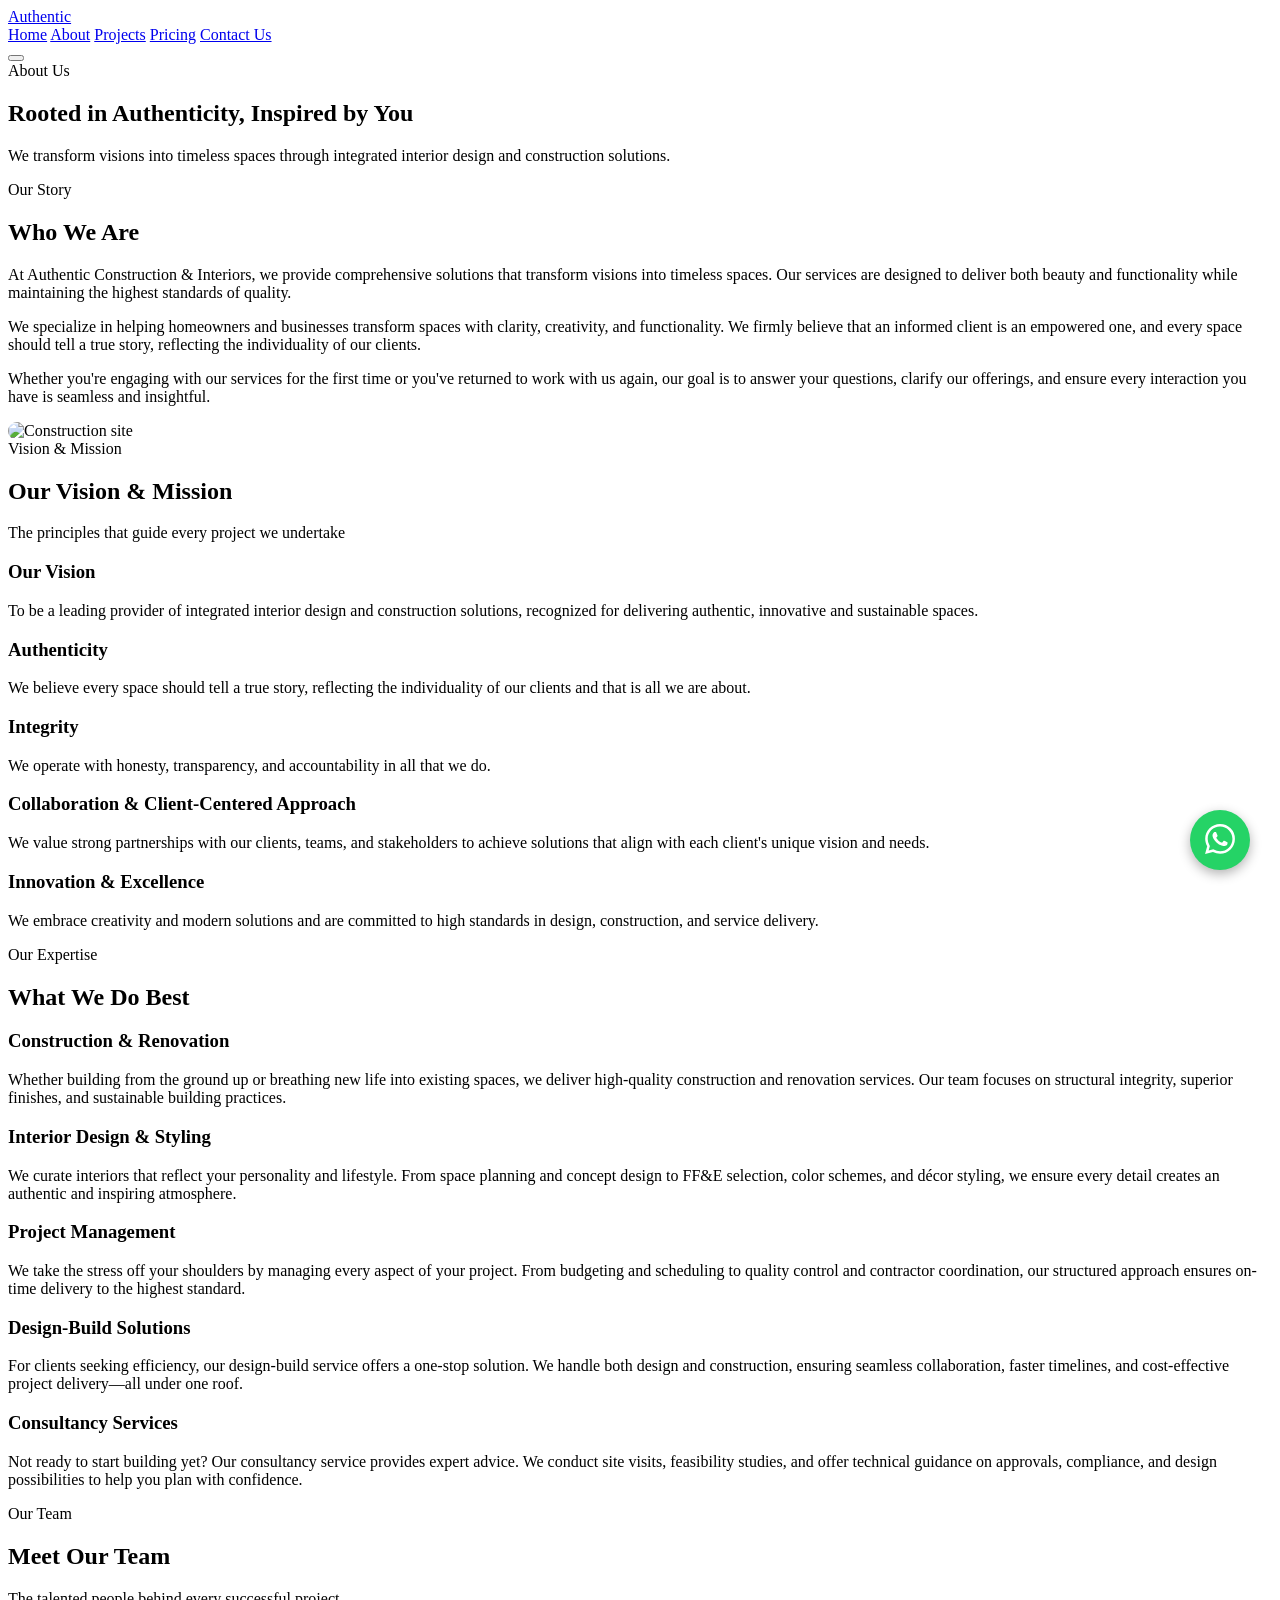
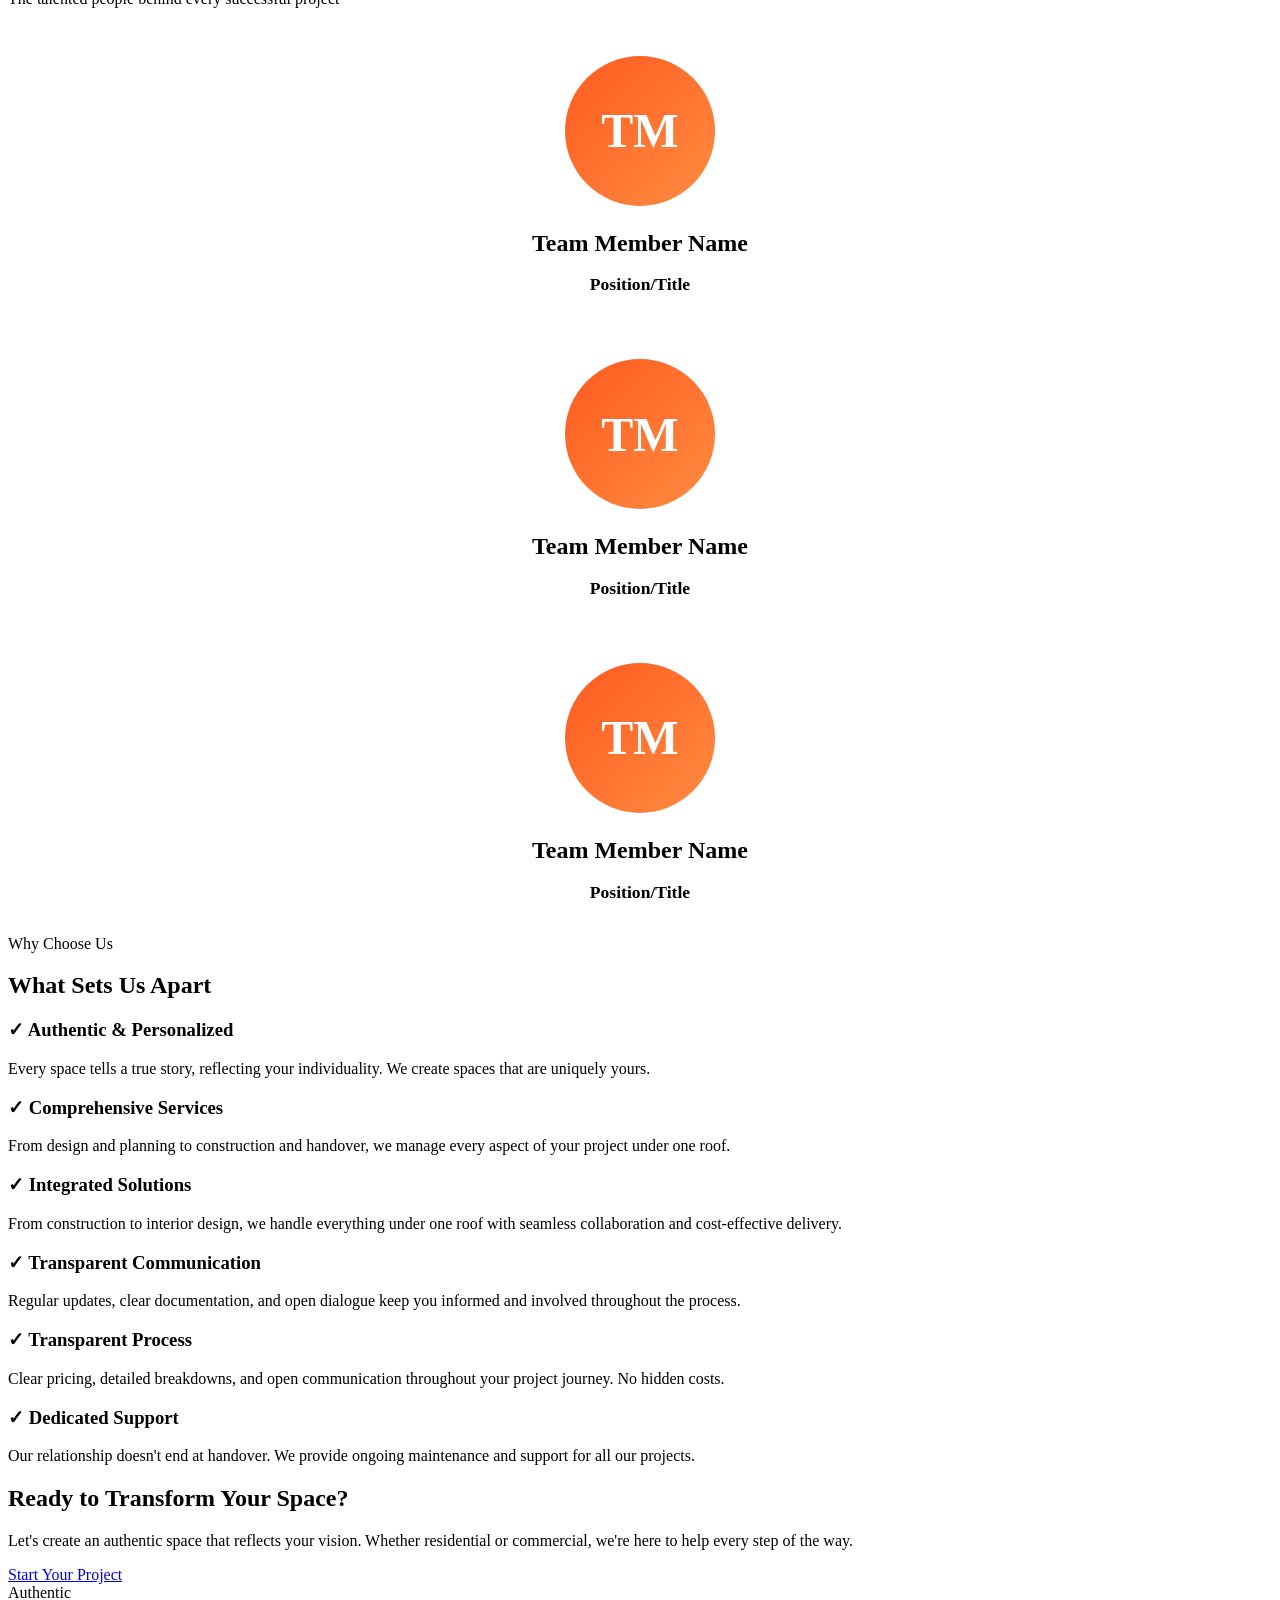
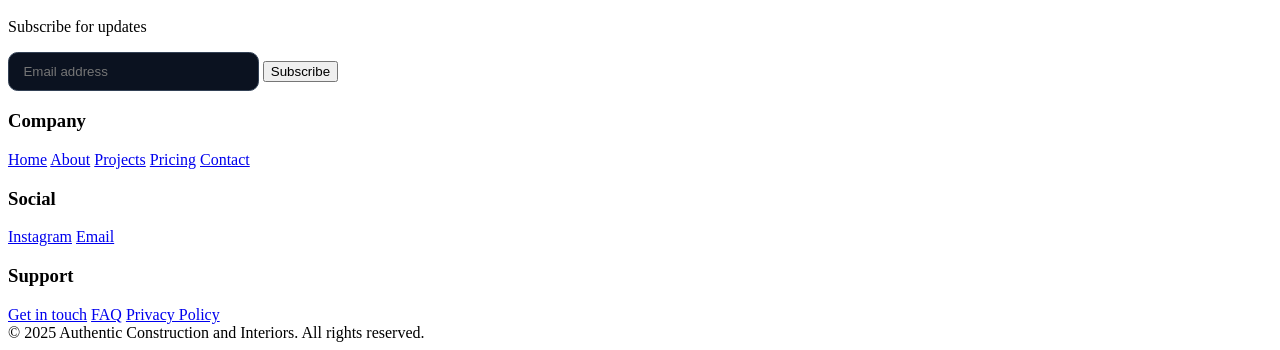
==== about.html @ 39c25774 "Updated project files structure" ====
<!DOCTYPE html>
<html lang="en">
  <head>
    <meta charset="utf-8" />
    <meta name="viewport" content="width=device-width, initial-scale=1" />
    <meta
      name="description"
      content="Learn about Authentic Construction and Interiors - delivering authentic, innovative and sustainable spaces. Our mission is to transform visions into timeless spaces."
    />
    <meta
      name="keywords"
      content="about Authentic, construction company, interior design, building expertise, construction values, Kenya contractors, Nairobi"
    />
    <meta name="author" content="Authentic Construction and Interiors" />
    <meta name="theme-color" content="#ff5a1f" />

    <!-- Open Graph / Facebook -->
    <meta property="og:type" content="website" />
    <meta
      property="og:url"
      content="https://authenticcompanies.com/about.html"
    />
    <meta
      property="og:title"
      content="About Us — Authentic Construction and Interiors"
    />
    <meta
      property="og:description"
      content="We specialize in helping homeowners and businesses transform spaces with clarity, creativity, and functionality. Learn about our vision and values."
    />
    <meta
      property="og:image"
      content="https://authenticcompanies.com/images/projects-background.jpg"
    />

    <!-- Twitter -->
    <meta property="twitter:card" content="summary_large_image" />
    <meta
      property="twitter:url"
      content="https://authenticcompanies.com/about.html"
    />
    <meta
      property="twitter:title"
      content="About Us — Authentic Construction and Interiors"
    />
    <meta
      property="twitter:description"
      content="We specialize in helping homeowners and businesses transform spaces with clarity, creativity, and functionality. Learn about our vision and values."
    />
    <meta
      property="twitter:image"
      content="https://authenticcompanies.com/images/projects-background.jpg"
    />

    <title>About Us — Authentic Construction and Interiors</title>
    <link rel="stylesheet" href="styles.css" />
    <link rel="canonical" href="https://authenticcompanies.com/about.html" />
  </head>
  <body>
    <header>
      <div class="container nav">
        <a class="brand" href="index.html"
          ><span class="dot"></span><span>Authentic</span></a
        >
        <nav class="links">
          <a href="index.html">Home</a>
          <a href="about.html">About</a>
          <a href="projects.html">Projects</a>
          <a href="pricing.html">Pricing</a>
          <a class="btn" href="contact.html">Contact Us</a>
        </nav>
        <button
          class="menu-btn"
          aria-label="Open Menu"
          aria-expanded="false"
          onclick="toggleMenu()"
        >
          <span></span>
          <span></span>
          <span></span>
        </button>
      </div>
      <div
        id="mobileMenu"
        class="container"
        style="display: none; padding-bottom: 0.75rem"
      >
        <div class="card" style="padding: 0.75rem">
          <a href="index.html" class="row"><span>Home</span></a>
          <a href="about.html" class="row"><span>About</span></a>
          <a href="projects.html" class="row"><span>Projects</span></a>
          <a href="pricing.html" class="row"><span>Pricing</span></a>
          <a href="contact.html" class="row"><span>Contact</span></a>
        </div>
      </div>
    </header>

    <section class="section projects-hero">
      <div class="container">
        <div class="text-center">
          <span class="kicker">About Us</span>
          <h1>Rooted in Authenticity, Inspired by You</h1>
          <p class="lead">
            We transform visions into timeless spaces through integrated
            interior design and construction solutions.
          </p>
        </div>
      </div>
    </section>

    <section class="section container">
      <div class="grid grid-2" style="gap: 3rem; align-items: center">
        <div class="animate-on-scroll" data-animation="slide-in-left">
          <span class="kicker">Our Story</span>
          <h2 class="mt-2">Who We Are</h2>
          <p class="mt-3">
            At Authentic Construction & Interiors, we provide comprehensive
            solutions that transform visions into timeless spaces. Our services
            are designed to deliver both beauty and functionality while
            maintaining the highest standards of quality.
          </p>
          <p class="mt-3">
            We specialize in helping homeowners and businesses transform spaces
            with clarity, creativity, and functionality. We firmly believe that
            an informed client is an empowered one, and every space should tell
            a true story, reflecting the individuality of our clients.
          </p>
          <p class="mt-3">
            Whether you're engaging with our services for the first time or
            you've returned to work with us again, our goal is to answer your
            questions, clarify our offerings, and ensure every interaction you
            have is seamless and insightful.
          </p>
        </div>
        <div class="animate-on-scroll" data-animation="slide-in-right">
          <img
            src="images/site-supervision.jpg"
            alt="Construction site"
            style="border-radius: 1rem; width: 100%"
          />
        </div>
      </div>
    </section>

    <section class="section alt">
      <div class="container">
        <div class="text-center">
          <span class="kicker">Vision & Mission</span>
          <h2>Our Vision & Mission</h2>
          <p class="lead">
            The principles that guide every project we undertake
          </p>
        </div>
        <div class="grid grid-3 mt-4 stagger-animation">
          <div class="card animate-on-scroll" data-animation="fade-in-up">
            <div class="content">
              <h3>Our Vision</h3>
              <p>
                To be a leading provider of integrated interior design and
                construction solutions, recognized for delivering authentic,
                innovative and sustainable spaces.
              </p>
            </div>
          </div>
          <div class="card animate-on-scroll" data-animation="fade-in-up">
            <div class="content">
              <h3>Authenticity</h3>
              <p>
                We believe every space should tell a true story, reflecting the
                individuality of our clients and that is all we are about.
              </p>
            </div>
          </div>
          <div class="card animate-on-scroll" data-animation="fade-in-up">
            <div class="content">
              <h3>Integrity</h3>
              <p>
                We operate with honesty, transparency, and accountability in all
                that we do.
              </p>
            </div>
          </div>
          <div class="card animate-on-scroll" data-animation="fade-in-up">
            <div class="content">
              <h3>Collaboration & Client-Centered Approach</h3>
              <p>
                We value strong partnerships with our clients, teams, and
                stakeholders to achieve solutions that align with each client's
                unique vision and needs.
              </p>
            </div>
          </div>
          <div class="card animate-on-scroll" data-animation="fade-in-up">
            <div class="content">
              <h3>Innovation & Excellence</h3>
              <p>
                We embrace creativity and modern solutions and are committed to
                high standards in design, construction, and service delivery.
              </p>
            </div>
          </div>
        </div>
      </div>
    </section>

    <section class="section container">
      <div class="text-center">
        <span class="kicker">Our Expertise</span>
        <h2>What We Do Best</h2>
      </div>
      <div class="grid grid-2 mt-4" style="gap: 2rem">
        <div class="card animate-on-scroll" data-animation="fade-in-up">
          <div class="content">
            <h3>Construction & Renovation</h3>
            <p>
              Whether building from the ground up or breathing new life into
              existing spaces, we deliver high-quality construction and
              renovation services. Our team focuses on structural integrity,
              superior finishes, and sustainable building practices.
            </p>
          </div>
        </div>
        <div class="card animate-on-scroll" data-animation="fade-in-up">
          <div class="content">
            <h3>Interior Design & Styling</h3>
            <p>
              We curate interiors that reflect your personality and lifestyle.
              From space planning and concept design to FF&E selection, color
              schemes, and décor styling, we ensure every detail creates an
              authentic and inspiring atmosphere.
            </p>
          </div>
        </div>
        <div class="card animate-on-scroll" data-animation="fade-in-up">
          <div class="content">
            <h3>Project Management</h3>
            <p>
              We take the stress off your shoulders by managing every aspect of
              your project. From budgeting and scheduling to quality control and
              contractor coordination, our structured approach ensures on-time
              delivery to the highest standard.
            </p>
          </div>
        </div>
        <div class="card animate-on-scroll" data-animation="fade-in-up">
          <div class="content">
            <h3>Design-Build Solutions</h3>
            <p>
              For clients seeking efficiency, our design-build service offers a
              one-stop solution. We handle both design and construction,
              ensuring seamless collaboration, faster timelines, and
              cost-effective project delivery—all under one roof.
            </p>
          </div>
        </div>
        <div class="card animate-on-scroll" data-animation="fade-in-up">
          <div class="content">
            <h3>Consultancy Services</h3>
            <p>
              Not ready to start building yet? Our consultancy service provides
              expert advice. We conduct site visits, feasibility studies, and
              offer technical guidance on approvals, compliance, and design
              possibilities to help you plan with confidence.
            </p>
          </div>
        </div>
      </div>
    </section>

    <section class="section dark">
      <div class="container">
        <div class="text-center">
          <span class="kicker">Our Team</span>
          <h2>Meet Our Team</h2>
          <p class="lead">
            The talented people behind every successful project
          </p>
        </div>

        <!-- Team Grid -->
        <div class="grid grid-3 mt-4 stagger-animation">
          <!-- Team Member 1 -->
          <div class="animate-on-scroll" data-animation="fade-in-up">
            <div class="card dark">
              <div style="text-align: center; padding: 2rem">
                <div
                  style="
                    width: 150px;
                    height: 150px;
                    background: linear-gradient(
                      135deg,
                      #ff5a1f 0%,
                      #ff8c42 100%
                    );
                    border-radius: 50%;
                    margin: 0 auto 1.5rem;
                    display: flex;
                    align-items: center;
                    justify-content: center;
                    font-size: 3rem;
                    font-weight: 700;
                    color: white;
                  "
                >
                  TM
                </div>
                <h3 style="margin-bottom: 0.5rem; font-size: 1.5rem">
                  Team Member Name
                </h3>
                <p
                  style="
                    color: var(--primary);
                    font-weight: 600;
                    margin-bottom: 0;
                    font-size: 1.1rem;
                  "
                >
                  Position/Title
                </p>
              </div>
            </div>
          </div>

          <!-- Team Member 2 -->
          <div class="animate-on-scroll" data-animation="fade-in-up">
            <div class="card dark">
              <div style="text-align: center; padding: 2rem">
                <div
                  style="
                    width: 150px;
                    height: 150px;
                    background: linear-gradient(
                      135deg,
                      #ff5a1f 0%,
                      #ff8c42 100%
                    );
                    border-radius: 50%;
                    margin: 0 auto 1.5rem;
                    display: flex;
                    align-items: center;
                    justify-content: center;
                    font-size: 3rem;
                    font-weight: 700;
                    color: white;
                  "
                >
                  TM
                </div>
                <h3 style="margin-bottom: 0.5rem; font-size: 1.5rem">
                  Team Member Name
                </h3>
                <p
                  style="
                    color: var(--primary);
                    font-weight: 600;
                    margin-bottom: 0;
                    font-size: 1.1rem;
                  "
                >
                  Position/Title
                </p>
              </div>
            </div>
          </div>

          <!-- Team Member 3 -->
          <div class="animate-on-scroll" data-animation="fade-in-up">
            <div class="card dark">
              <div style="text-align: center; padding: 2rem">
                <div
                  style="
                    width: 150px;
                    height: 150px;
                    background: linear-gradient(
                      135deg,
                      #ff5a1f 0%,
                      #ff8c42 100%
                    );
                    border-radius: 50%;
                    margin: 0 auto 1.5rem;
                    display: flex;
                    align-items: center;
                    justify-content: center;
                    font-size: 3rem;
                    font-weight: 700;
                    color: white;
                  "
                >
                  TM
                </div>
                <h3 style="margin-bottom: 0.5rem; font-size: 1.5rem">
                  Team Member Name
                </h3>
                <p
                  style="
                    color: var(--primary);
                    font-weight: 600;
                    margin-bottom: 0;
                    font-size: 1.1rem;
                  "
                >
                  Position/Title
                </p>
              </div>
            </div>
          </div>
        </div>
      </div>

    </section>

    <section class="section container">
      <div class="text-center">
        <span class="kicker">Why Choose Us</span>
        <h2>What Sets Us Apart</h2>
      </div>
      <div class="grid grid-2 mt-4" style="gap: 2rem">
        <div>
          <h3>✓ Authentic & Personalized</h3>
          <p>
            Every space tells a true story, reflecting your individuality. We
            create spaces that are uniquely yours.
          </p>
        </div>
        <div>
          <h3>✓ Comprehensive Services</h3>
          <p>
            From design and planning to construction and handover, we manage
            every aspect of your project under one roof.
          </p>
        </div>
        <div>
          <h3>✓ Integrated Solutions</h3>
          <p>
            From construction to interior design, we handle everything under one
            roof with seamless collaboration and cost-effective delivery.
          </p>
        </div>
        <div>
          <h3>✓ Transparent Communication</h3>
          <p>
            Regular updates, clear documentation, and open dialogue keep you
            informed and involved throughout the process.
          </p>
        </div>
        <div>
          <h3>✓ Transparent Process</h3>
          <p>
            Clear pricing, detailed breakdowns, and open communication
            throughout your project journey. No hidden costs.
          </p>
        </div>
        <div>
          <h3>✓ Dedicated Support</h3>
          <p>
            Our relationship doesn't end at handover. We provide ongoing
            maintenance and support for all our projects.
          </p>
        </div>
      </div>
    </section>

    <section class="section dark">
      <div class="container center">
        <h2>Ready to Transform Your Space?</h2>
        <p class="lead">
          Let's create an authentic space that reflects your vision. Whether
          residential or commercial, we're here to help every step of the way.
        </p>
        <a class="btn mt-4" href="contact.html">Start Your Project</a>
      </div>
    </section>

    <footer class="section">
      <div class="container grid">
        <div>
          <div class="brand">
            <span class="dot"></span><span>Authentic</span>
          </div>
          <p class="mt-4">Subscribe for updates</p>
          <form
            class="row mt-2"
            onsubmit="event.preventDefault(); alert('Thanks for subscribing!')"
          >
            <input
              type="email"
              placeholder="Email address"
              required
              style="
                padding: 0.7rem 0.9rem;
                border: 1px solid #334155;
                border-radius: 0.6rem;
                min-width: 220px;
                background: #0b1220;
                color: #e2e8f0;
              "
            />
            <button class="btn" type="submit">Subscribe</button>
          </form>
        </div>
        <div>
          <h3>Company</h3>
          <div class="stack mt-2">
            <a href="index.html">Home</a>
            <a href="about.html">About</a>
            <a href="projects.html">Projects</a>
            <a href="pricing.html">Pricing</a>
            <a href="contact.html">Contact</a>
          </div>
        </div>
        <div>
          <h3>Social</h3>
          <div class="stack mt-2">
            <a href="https://instagram.com/authenticinteriors" target="_blank"
              >Instagram</a
            >
            <a href="mailto:authenticcompanies@gmail.com">Email</a>
          </div>
        </div>
        <div>
          <h3>Support</h3>
          <div class="stack mt-2">
            <a href="contact.html">Get in touch</a>
            <a href="#">FAQ</a>
            <a href="#">Privacy Policy</a>
          </div>
        </div>
      </div>
      <div class="container subfooter">
        © 2025 Authentic Construction and Interiors. All rights reserved.
      </div>
    </footer>

    <!-- Floating WhatsApp Button -->
    <a
      href="https://wa.me/254758405988"
      target="_blank"
      class="whatsapp-float"
      style="
        position: fixed;
        width: 60px;
        height: 60px;
        bottom: 30px;
        right: 30px;
        background-color: #25d366;
        color: white;
        border-radius: 50px;
        text-align: center;
        font-size: 30px;
        box-shadow: 0 4px 12px rgba(0, 0, 0, 0.3);
        z-index: 1000;
        display: flex;
        align-items: center;
        justify-content: center;
        transition: all 0.3s ease;
        text-decoration: none;
      "
      onmouseover="this.style.transform='scale(1.1)'"
      onmouseout="this.style.transform='scale(1)'"
    >
      <svg
        width="30"
        height="30"
        viewBox="0 0 24 24"
        fill="currentColor"
        style="margin-top: -2px"
      >
        <path
          d="M17.472 14.382c-.297-.149-1.758-.867-2.03-.967-.273-.099-.471-.149-.67.15-.197.297-.767.966-.94 1.164-.173.199-.347.223-.644.074-.297-.149-1.255-.462-2.39-1.475-.883-.788-1.48-1.761-1.653-2.059-.173-.297-.018-.458.13-.606.134-.133.297-.347.446-.521.151-.172.2-.296.3-.495.099-.198.05-.372-.025-.521-.075-.148-.669-1.611-.916-2.206-.242-.579-.487-.501-.669-.51l-.57-.01c-.198 0-.52.074-.792.372s-1.04 1.016-1.04 2.479 1.065 2.876 1.213 3.074c.149.198 2.095 3.2 5.076 4.487.709.306 1.263.489 1.694.626.712.226 1.36.194 1.872.118.571-.085 1.758-.719 2.006-1.413.248-.695.248-1.29.173-1.414-.074-.123-.272-.198-.57-.347m-5.421 7.403h-.004a9.87 9.87 0 01-5.031-1.378l-.361-.214-3.741.982.998-3.648-.235-.374a9.86 9.86 0 01-1.51-5.26c.001-5.45 4.436-9.884 9.888-9.884 2.64 0 5.122 1.03 6.988 2.898a9.825 9.825 0 012.893 6.994c-.003 5.45-4.437 9.884-9.885 9.884m8.413-18.297A11.815 11.815 0 0012.05 0C5.495 0 .16 5.335.157 11.892c0 2.096.547 4.142 1.588 5.945L.057 24l6.305-1.654a11.882 11.882 0 005.683 1.448h.005c6.554 0 11.89-5.335 11.893-11.893a11.821 11.821 0 00-3.48-8.413Z"
        />
      </svg>
      <span
        style="
          position: absolute;
          right: 70px;
          background-color: #333;
          color: white;
          padding: 8px 12px;
          border-radius: 6px;
          font-size: 14px;
          white-space: nowrap;
          opacity: 0;
          visibility: hidden;
          transition: all 0.3s ease;
          font-family: inherit;
        "
        >WhatsApp Us</span
      >
    </a>

    <style>
      .whatsapp-float:hover span {
        opacity: 1;
        visibility: visible;
      }
    </style>

    <script src="script.js"></script>
  </body>
</html>
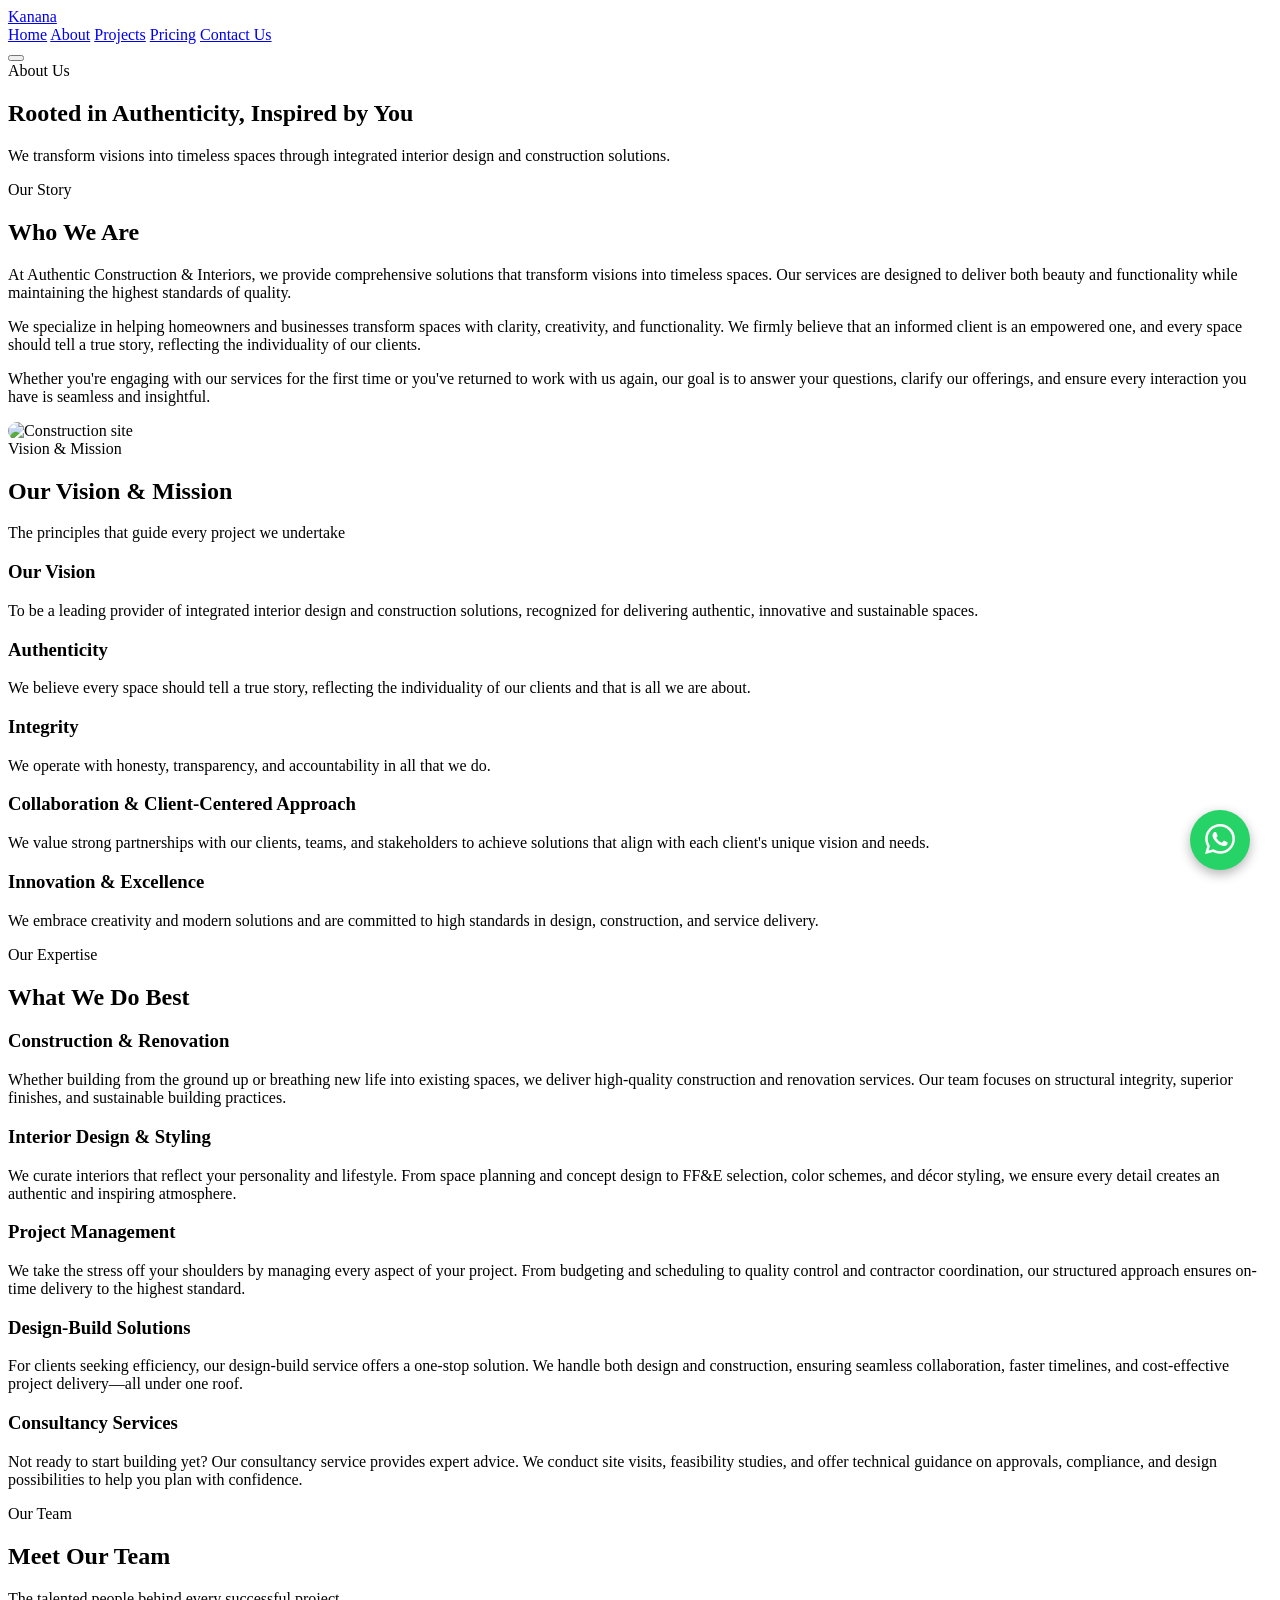
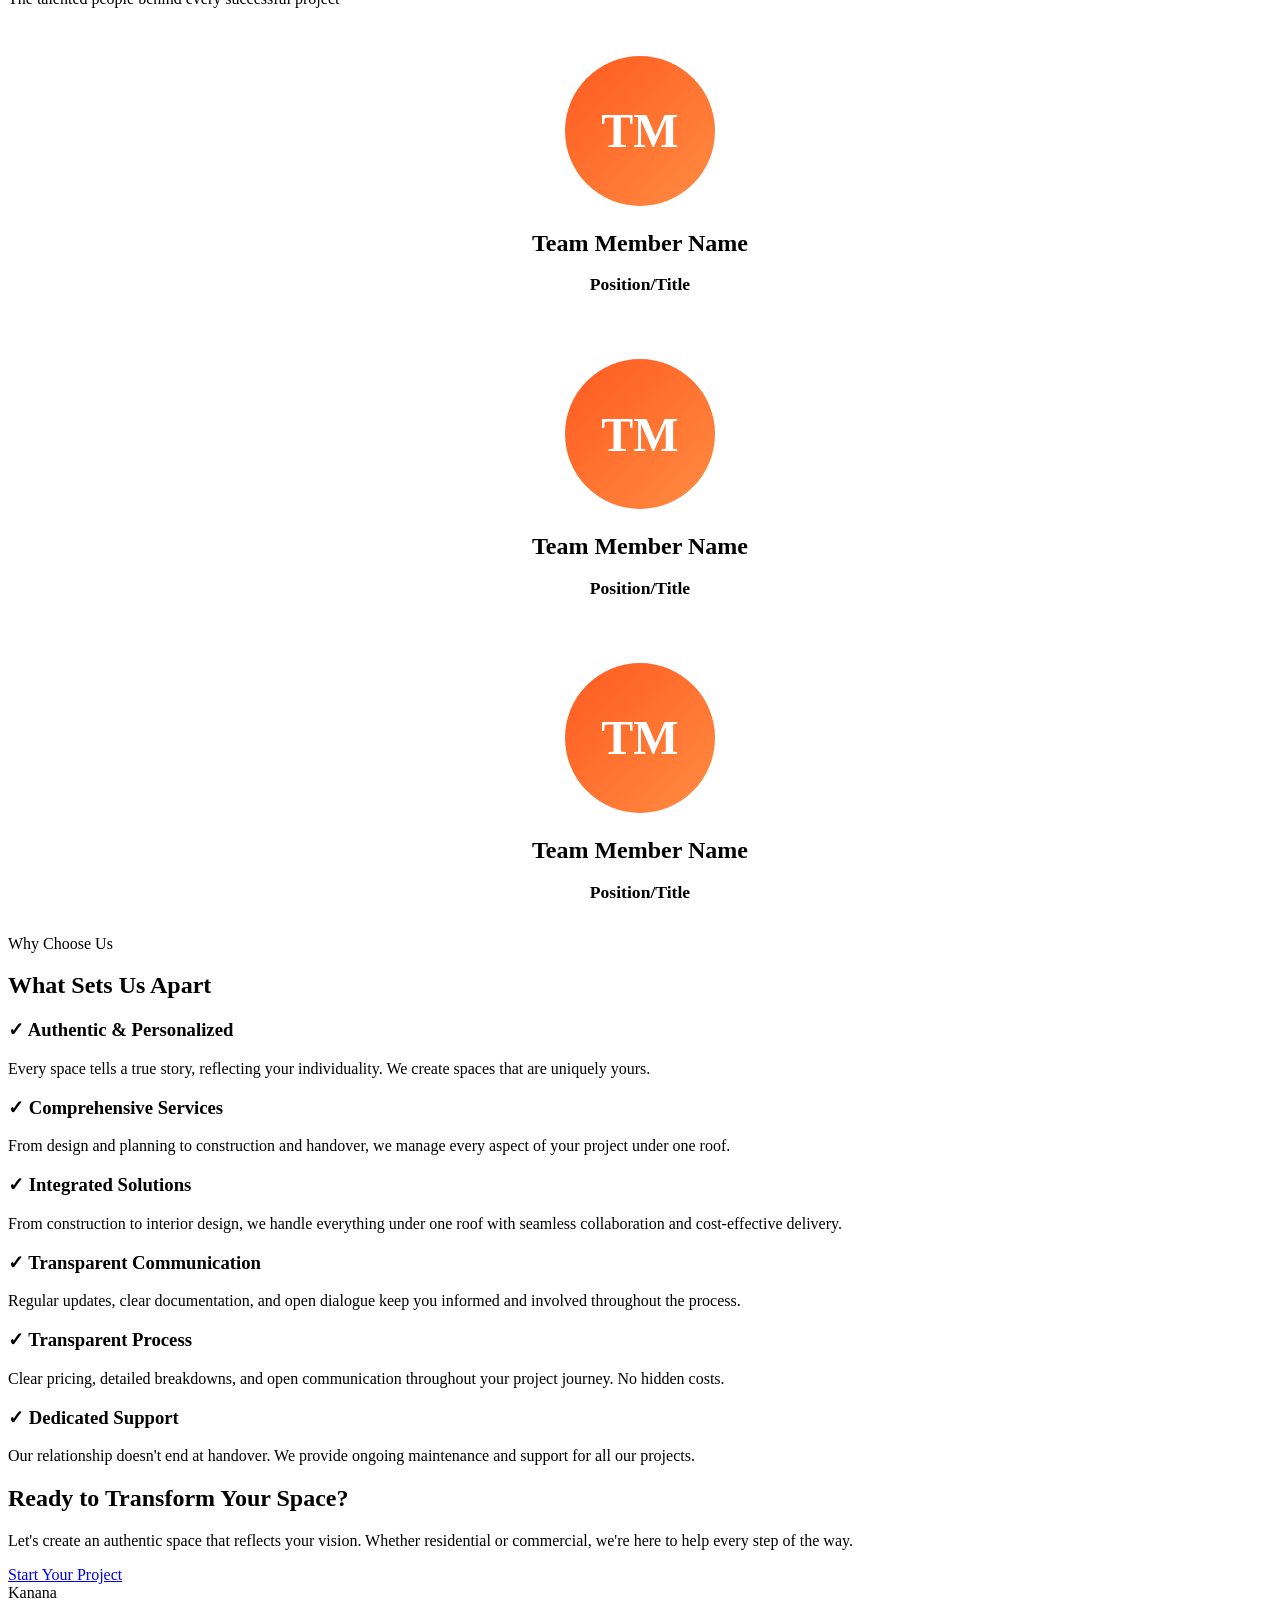
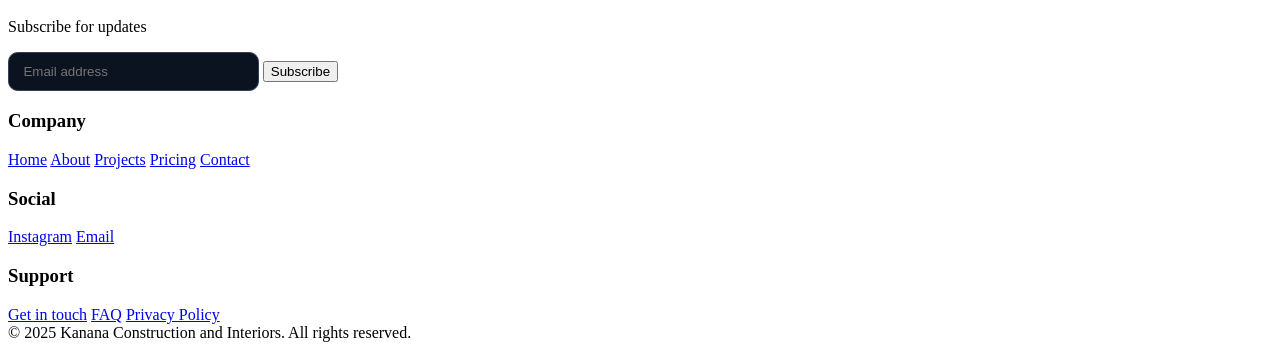
==== commit b245ab5e: "updated site from authentic to kanana" ====
--- a/about.html
+++ b/about.html
@@ -5,24 +5,24 @@
     <meta name="viewport" content="width=device-width, initial-scale=1" />
     <meta
       name="description"
-      content="Learn about Authentic Construction and Interiors - delivering authentic, innovative and sustainable spaces. Our mission is to transform visions into timeless spaces."
+      content="Learn about Kanana Construction and Interiors - delivering authentic, innovative and sustainable spaces. Our mission is to transform visions into timeless spaces."
     />
     <meta
       name="keywords"
       content="about Authentic, construction company, interior design, building expertise, construction values, Kenya contractors, Nairobi"
     />
-    <meta name="author" content="Authentic Construction and Interiors" />
+    <meta name="author" content="Kanana Construction and Interiors" />
     <meta name="theme-color" content="#ff5a1f" />
 
     <!-- Open Graph / Facebook -->
     <meta property="og:type" content="website" />
     <meta
       property="og:url"
-      content="https://authenticcompanies.com/about.html"
+      content="https://kananaconstruction.com/about.html"
     />
     <meta
       property="og:title"
-      content="About Us — Authentic Construction and Interiors"
+      content="About Us — Kanana Construction and Interiors"
     />
     <meta
       property="og:description"
@@ -30,18 +30,18 @@
     />
     <meta
       property="og:image"
-      content="https://authenticcompanies.com/images/projects-background.jpg"
+      content="https://kananaconstruction.com/images/projects-background.jpg"
     />
 
     <!-- Twitter -->
     <meta property="twitter:card" content="summary_large_image" />
     <meta
       property="twitter:url"
-      content="https://authenticcompanies.com/about.html"
+      content="https://kananaconstruction.com/about.html"
     />
     <meta
       property="twitter:title"
-      content="About Us — Authentic Construction and Interiors"
+      content="About Us — Kanana Construction and Interiors"
     />
     <meta
       property="twitter:description"
@@ -49,18 +49,18 @@
     />
     <meta
       property="twitter:image"
-      content="https://authenticcompanies.com/images/projects-background.jpg"
-    />
-
-    <title>About Us — Authentic Construction and Interiors</title>
+      content="https://kananaconstruction.com/images/projects-background.jpg"
+    />
+
+    <title>About Us — Kanana Construction and Interiors</title>
     <link rel="stylesheet" href="styles.css" />
-    <link rel="canonical" href="https://authenticcompanies.com/about.html" />
+    <link rel="canonical" href="https://kananaconstruction.com/about.html" />
   </head>
   <body>
     <header>
       <div class="container nav">
         <a class="brand" href="index.html"
-          ><span class="dot"></span><span>Authentic</span></a
+          ><span class="dot"></span><span>Kanana</span></a
         >
         <nav class="links">
           <a href="index.html">Home</a>
@@ -475,7 +475,7 @@
       <div class="container grid">
         <div>
           <div class="brand">
-            <span class="dot"></span><span>Authentic</span>
+            <span class="dot"></span><span>Kanana</span>
           </div>
           <p class="mt-4">Subscribe for updates</p>
           <form
@@ -511,10 +511,10 @@
         <div>
           <h3>Social</h3>
           <div class="stack mt-2">
-            <a href="https://instagram.com/authenticinteriors" target="_blank"
+            <a href="https://instagram.com/kananaconstructionandinteriors" target="_blank"
               >Instagram</a
             >
-            <a href="mailto:authenticcompanies@gmail.com">Email</a>
+            <a href="mailto:kanana@gmail.com">Email</a>
           </div>
         </div>
         <div>
@@ -527,7 +527,7 @@
         </div>
       </div>
       <div class="container subfooter">
-        © 2025 Authentic Construction and Interiors. All rights reserved.
+        © 2025 Kanana Construction and Interiors. All rights reserved.
       </div>
     </footer>
 
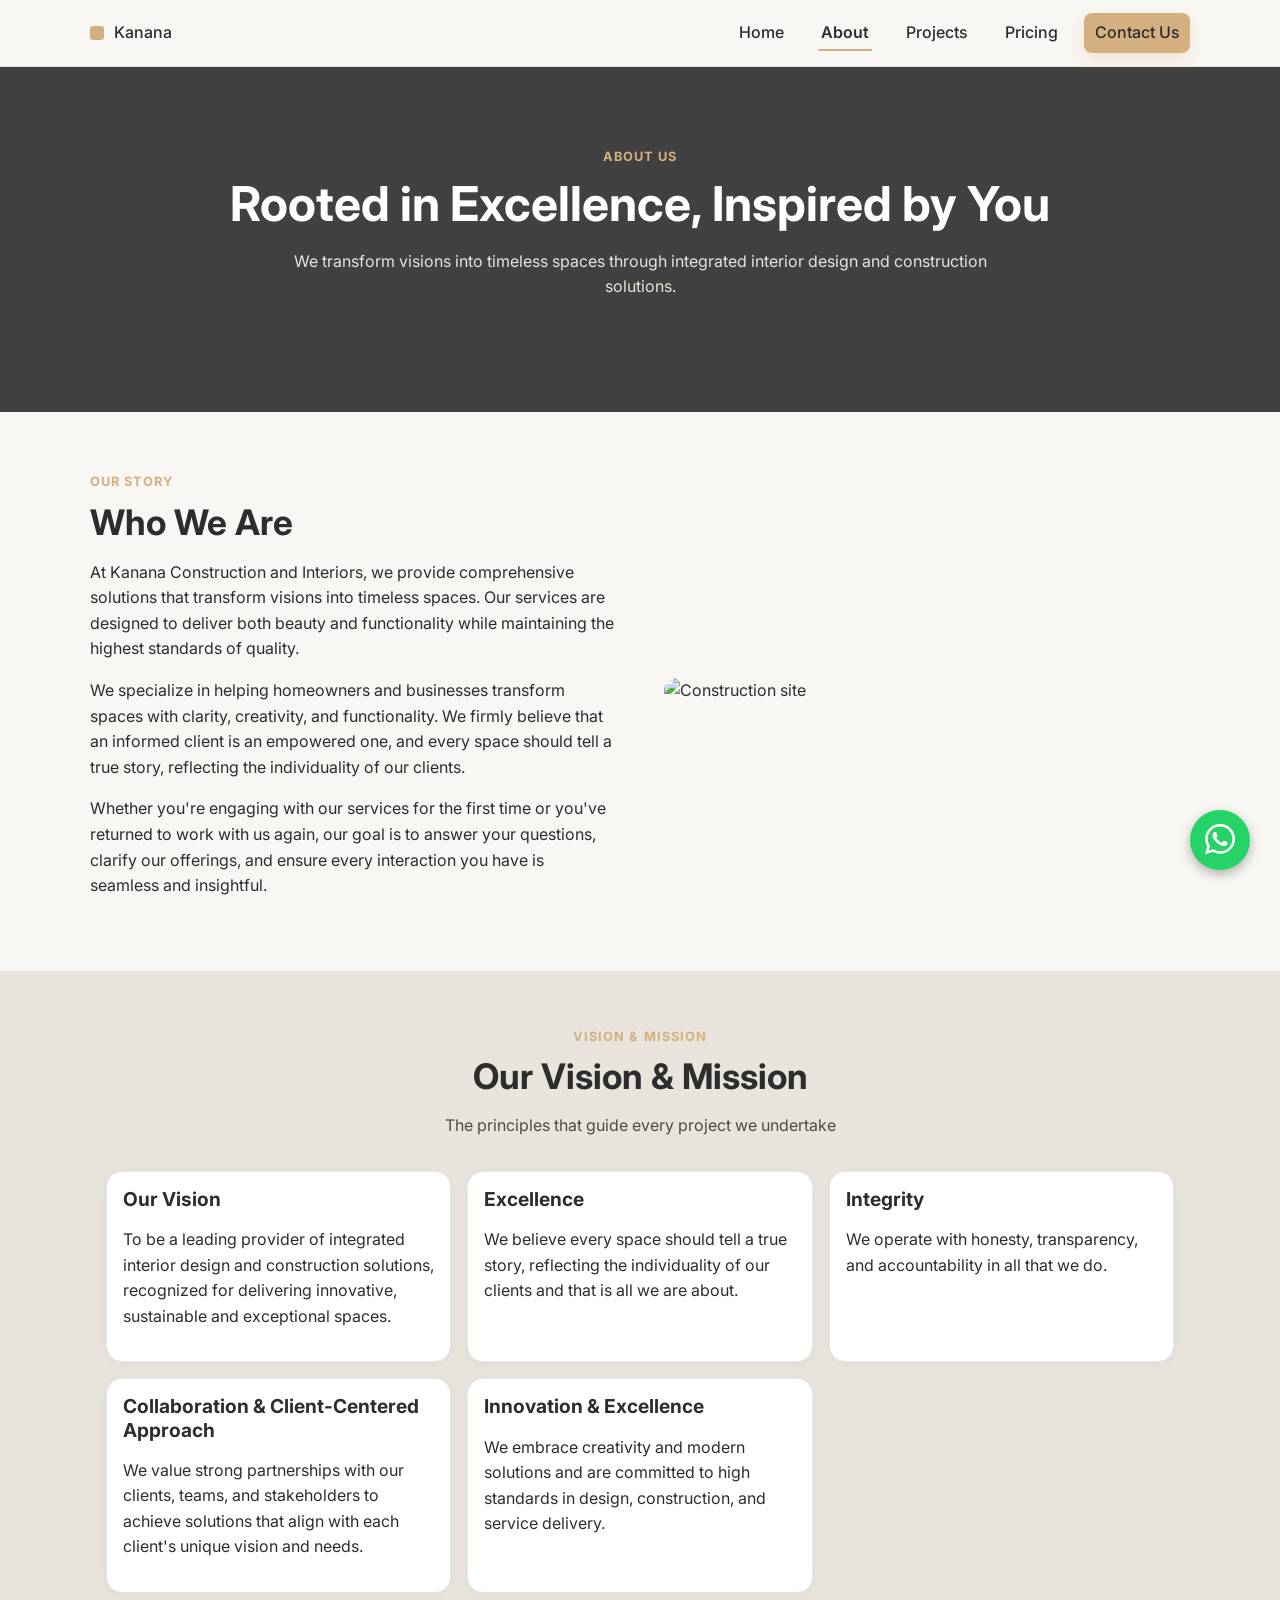
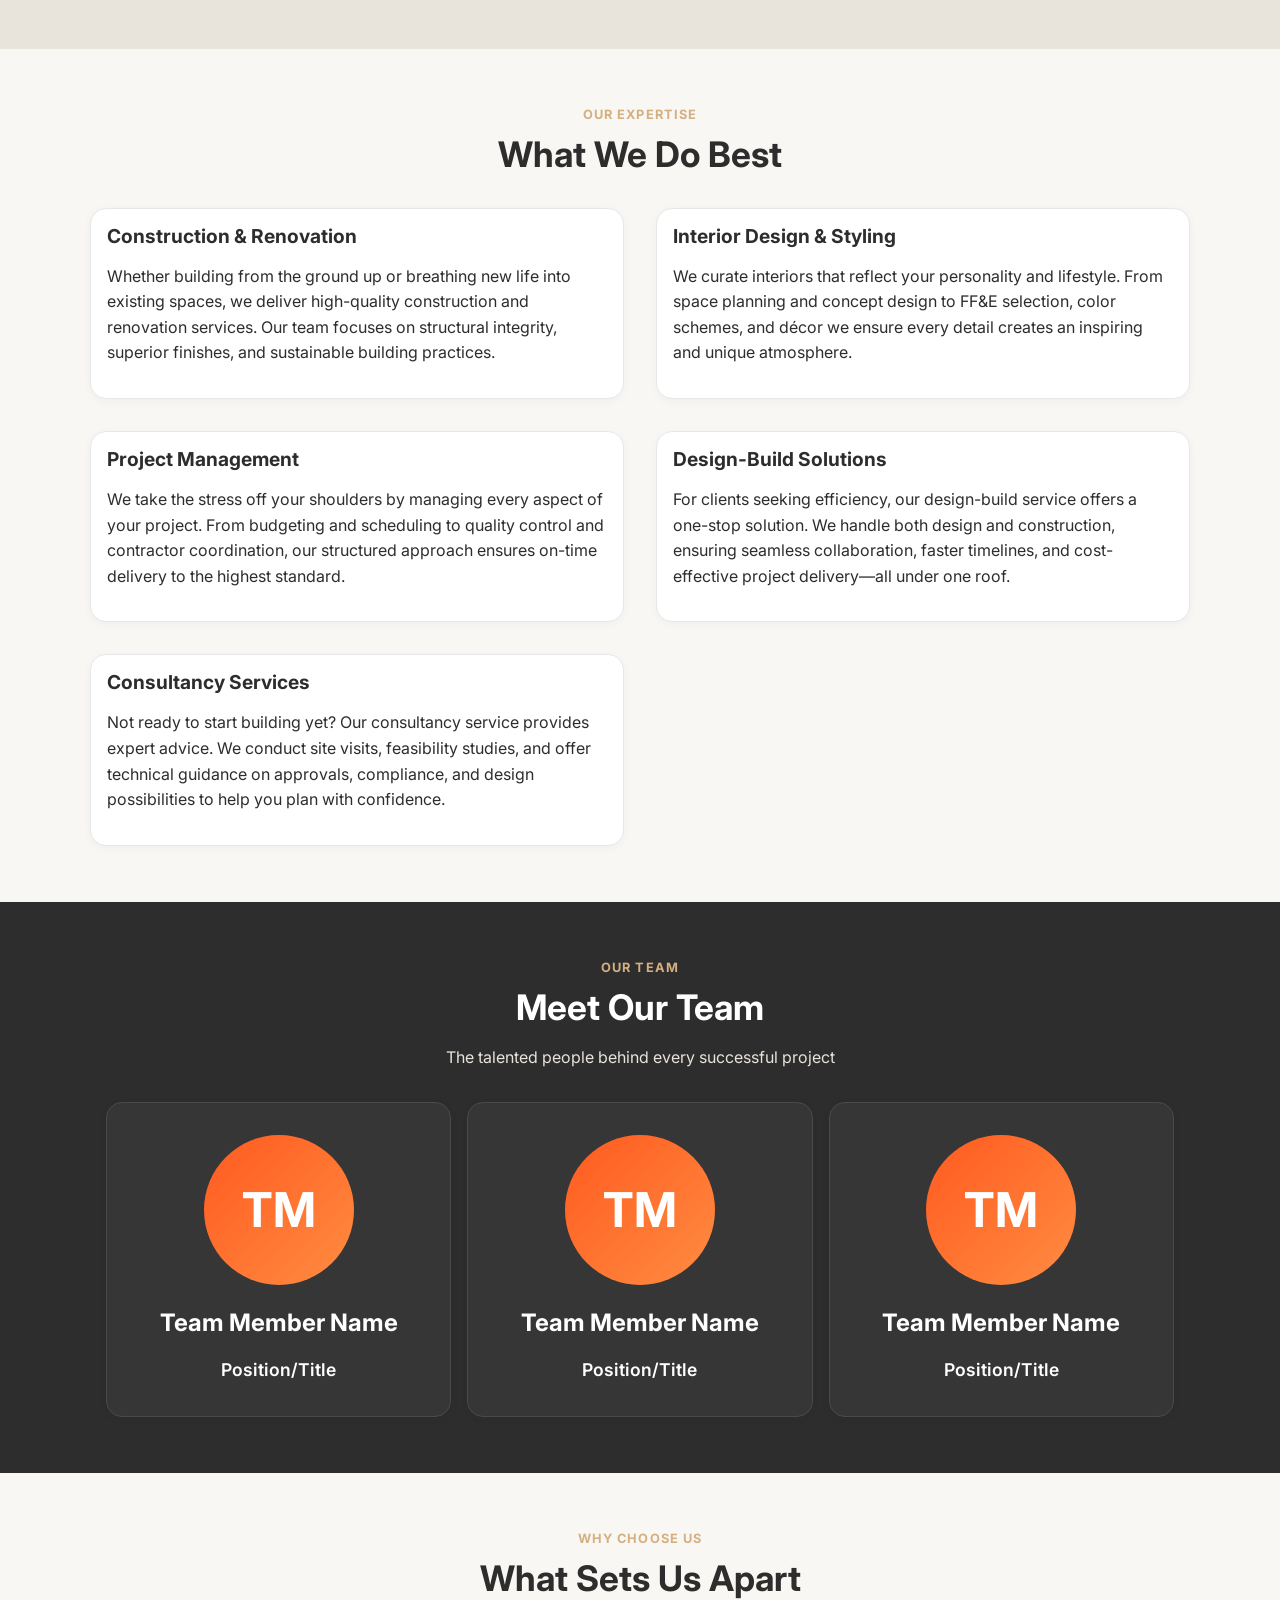
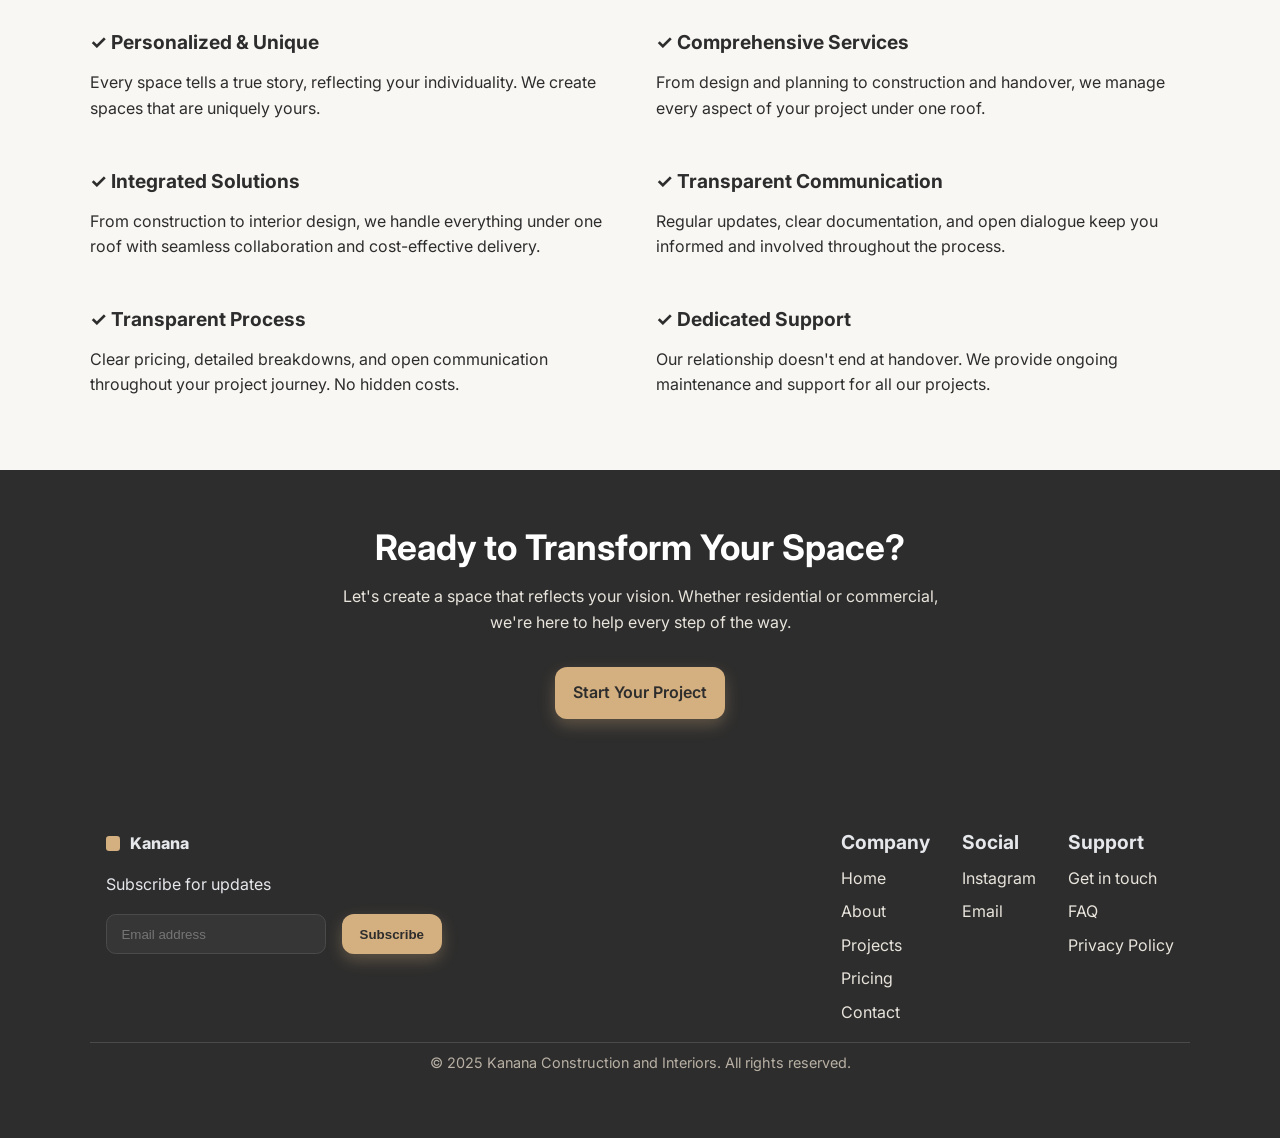
==== commit 1f6ebd7f: "changed theme colors" ====
--- a/about.html
+++ b/about.html
@@ -5,11 +5,11 @@
     <meta name="viewport" content="width=device-width, initial-scale=1" />
     <meta
       name="description"
-      content="Learn about Kanana Construction and Interiors - delivering authentic, innovative and sustainable spaces. Our mission is to transform visions into timeless spaces."
+      content="Learn about Kanana Construction and Interiors - delivering innovative and sustainable spaces. Our mission is to transform visions into timeless spaces."
     />
     <meta
       name="keywords"
-      content="about Authentic, construction company, interior design, building expertise, construction values, Kenya contractors, Nairobi"
+      content="about Kanana, construction company, interior design, building expertise, construction values, Kenya contractors, Nairobi"
     />
     <meta name="author" content="Kanana Construction and Interiors" />
     <meta name="theme-color" content="#ff5a1f" />
@@ -64,7 +64,7 @@
         >
         <nav class="links">
           <a href="index.html">Home</a>
-          <a href="about.html">About</a>
+          <a href="about.html" class="active">About</a>
           <a href="projects.html">Projects</a>
           <a href="pricing.html">Pricing</a>
           <a class="btn" href="contact.html">Contact Us</a>
@@ -99,7 +99,7 @@
       <div class="container">
         <div class="text-center">
           <span class="kicker">About Us</span>
-          <h1>Rooted in Authenticity, Inspired by You</h1>
+          <h1>Rooted in Excellence, Inspired by You</h1>
           <p class="lead">
             We transform visions into timeless spaces through integrated
             interior design and construction solutions.
@@ -114,7 +114,7 @@
           <span class="kicker">Our Story</span>
           <h2 class="mt-2">Who We Are</h2>
           <p class="mt-3">
-            At Authentic Construction & Interiors, we provide comprehensive
+            At Kanana Construction and Interiors, we provide comprehensive
             solutions that transform visions into timeless spaces. Our services
             are designed to deliver both beauty and functionality while
             maintaining the highest standards of quality.
@@ -157,14 +157,14 @@
               <h3>Our Vision</h3>
               <p>
                 To be a leading provider of integrated interior design and
-                construction solutions, recognized for delivering authentic,
-                innovative and sustainable spaces.
+                construction solutions, recognized for delivering innovative,
+                sustainable and exceptional spaces.
               </p>
             </div>
           </div>
           <div class="card animate-on-scroll" data-animation="fade-in-up">
             <div class="content">
-              <h3>Authenticity</h3>
+              <h3>Excellence</h3>
               <p>
                 We believe every space should tell a true story, reflecting the
                 individuality of our clients and that is all we are about.
@@ -226,8 +226,8 @@
             <p>
               We curate interiors that reflect your personality and lifestyle.
               From space planning and concept design to FF&E selection, color
-              schemes, and décor styling, we ensure every detail creates an
-              authentic and inspiring atmosphere.
+              schemes, and décor              we ensure every detail creates an
+              inspiring and unique atmosphere.
             </p>
           </div>
         </div>
@@ -416,7 +416,7 @@
       </div>
       <div class="grid grid-2 mt-4" style="gap: 2rem">
         <div>
-          <h3>✓ Authentic & Personalized</h3>
+          <h3>✓ Personalized & Unique</h3>
           <p>
             Every space tells a true story, reflecting your individuality. We
             create spaces that are uniquely yours.
@@ -464,7 +464,7 @@
       <div class="container center">
         <h2>Ready to Transform Your Space?</h2>
         <p class="lead">
-          Let's create an authentic space that reflects your vision. Whether
+          Let's create a space that reflects your vision. Whether
           residential or commercial, we're here to help every step of the way.
         </p>
         <a class="btn mt-4" href="contact.html">Start Your Project</a>
@@ -488,11 +488,11 @@
               required
               style="
                 padding: 0.7rem 0.9rem;
-                border: 1px solid #334155;
+                border: 1px solid #4a4a4a;
                 border-radius: 0.6rem;
                 min-width: 220px;
-                background: #0b1220;
-                color: #e2e8f0;
+                background: #363636;
+                color: #e8e4dc;
               "
             />
             <button class="btn" type="submit">Subscribe</button>
--- a/styles.css
+++ b/styles.css
@@ -0,0 +1,1107 @@
+@import url("https://fonts.googleapis.com/css2?family=Inter:wght@400;600;700;800&display=swap");
+
+:root {
+  --brand: #D4AF7F;
+  --ink: #2D2D2D;
+  --muted: #6b7280;
+  --bg: #F9F7F3;
+  --card: #2D2D2D;
+  --accent: #e8e4dc;
+}
+* {
+  box-sizing: border-box;
+}
+html {
+  scroll-behavior: smooth;
+}
+html,
+body {
+  margin: 0;
+  padding: 0;
+}
+body {
+  font-family: "Inter", ui-sans-serif, system-ui, -apple-system, sans-serif;
+  color: var(--ink);
+  background: var(--bg);
+  line-height: 1.6;
+  -webkit-font-smoothing: antialiased;
+  -moz-osx-font-smoothing: grayscale;
+}
+a {
+  color: inherit;
+  text-decoration: none;
+}
+a:focus-visible {
+  outline: 2px solid var(--brand);
+  outline-offset: 2px;
+  border-radius: 0.25rem;
+}
+img {
+  max-width: 100%;
+  display: block;
+}
+.container {
+  max-width: 1100px;
+  margin: 0 auto;
+  padding: 0 1rem;
+}
+.container-wide {
+  max-width: 1280px;
+  margin: 0 auto;
+  padding: 0 1rem;
+}
+.btn {
+  display: inline-flex;
+  align-items: center;
+  gap: 0.5rem;
+  background: var(--brand);
+  color: #2D2D2D;
+  border: none;
+  border-radius: 0.75rem;
+  padding: 0.8rem 1.1rem;
+  font-weight: 600;
+  cursor: pointer;
+  transition: all 0.2s ease;
+  box-shadow: 0 6px 16px rgba(212, 175, 127, 0.3);
+}
+.btn:hover {
+  transform: translateY(-2px);
+  box-shadow: 0 8px 20px rgba(212, 175, 127, 0.4);
+  background: #c4a070;
+}
+.btn:focus-visible {
+  outline: 3px solid rgba(212, 175, 127, 0.5);
+  outline-offset: 2px;
+}
+.btn:active {
+  transform: translateY(0);
+}
+.btn.secondary {
+  background: transparent;
+  color: var(--brand);
+  border: 2px solid var(--brand);
+  box-shadow: none;
+}
+.btn.secondary.active {
+  background: var(--brand);
+  color: #2D2D2D;
+  box-shadow: 0 4px 12px rgba(212, 175, 127, 0.3);
+  font-weight: 600;
+}
+.btn.secondary:hover {
+  transform: translateY(-1px);
+}
+.btn.secondary.active:hover {
+  transform: translateY(-1px);
+  background: #c4a070;
+  box-shadow: 0 6px 16px rgba(212, 175, 127, 0.4);
+}
+.badge {
+  font-size: 0.75rem;
+  padding: 0.25rem 0.6rem;
+  border-radius: 999px;
+  background: rgba(212, 175, 127, 0.15);
+  color: #8a6d4b;
+  display: inline-block;
+  font-weight: 600;
+}
+.section {
+  padding: 56px 0;
+}
+.section.dark {
+  background: var(--card);
+  color: white;
+}
+.section.dark .lead {
+  color: #e8e4dc;
+}
+.section.alt {
+  background: #e8e4dc;
+}
+h1,
+h2,
+h3 {
+  line-height: 1.2;
+  margin: 0 0 12px;
+}
+h1 {
+  font-size: clamp(2rem, 4vw, 3rem);
+}
+h2 {
+  font-size: clamp(1.6rem, 3vw, 2.2rem);
+}
+h3 {
+  font-size: 1.2rem;
+}
+.lead {
+  color: #4a4a4a;
+  max-width: 60ch;
+}
+.grid {
+  display: grid;
+  gap: 1rem;
+}
+.grid-3 {
+  grid-template-columns: repeat(3, 1fr);
+}
+.grid-4 {
+  grid-template-columns: repeat(4, 1fr);
+}
+.grid-2 {
+  grid-template-columns: repeat(2, 1fr);
+}
+.card {
+  background: white;
+  border: 1px solid #e5e7eb;
+  border-radius: 1rem;
+  overflow: hidden;
+  box-shadow: 0 2px 10px rgba(15, 23, 42, 0.04);
+  transition: all 0.3s ease;
+}
+.card:focus-within {
+  border-color: var(--brand);
+  box-shadow: 0 4px 15px rgba(212, 175, 127, 0.15);
+}
+.card:hover {
+  transform: translateY(-4px);
+  box-shadow: 0 8px 25px rgba(15, 23, 42, 0.12);
+  border-color: var(--brand);
+}
+.card.dark {
+  background: #363636;
+  border-color: #4a4a4a;
+  color: white;
+}
+.card.dark:hover {
+  background: #404040;
+  border-color: var(--brand);
+}
+.card .content {
+  padding: 1rem;
+}
+.stat {
+  display: flex;
+  flex-direction: column;
+  gap: 0.25rem;
+  padding: 1rem;
+  border: 1px solid #e5e7eb;
+  border-radius: 0.75rem;
+  background: white;
+}
+.stat .big {
+  font-size: 1.6rem;
+  font-weight: 800;
+}
+.kicker {
+  color: var(--brand);
+  font-weight: 700;
+  letter-spacing: 0.08em;
+  text-transform: uppercase;
+  font-size: 0.8rem;
+}
+
+/* Projects page hero section with background image */
+.projects-hero {
+  background: linear-gradient(rgba(45, 45, 45, 0.9), rgba(45, 45, 45, 0.9)), 
+              url('images/projects-background.jpg') center/cover;
+  color: white;
+  padding: 80px 0;
+  width: 100%;
+  margin: 0;
+}
+
+.projects-hero .container {
+  max-width: 1100px;
+  margin: 0 auto;
+  padding: 0 1rem;
+}
+
+.projects-hero .kicker {
+  color: #D4AF7F;
+}
+
+.projects-hero h1 {
+  color: white;
+}
+
+.projects-hero .lead {
+  color: #e8e4dc;
+}
+
+.card.dark .project-meta {
+  color: #b8b0a4;
+}
+
+.card.dark .tag {
+  background: rgba(212, 175, 127, 0.25);
+  color: #D4AF7F;
+}
+
+header {
+  position: sticky;
+  top: 0;
+  z-index: 50;
+  background: rgba(249, 247, 243, 0.9);
+  backdrop-filter: saturate(180%) blur(8px);
+  border-bottom: 1px solid #e8e4dc;
+}
+.nav {
+  display: flex;
+  align-items: center;
+  justify-content: space-between;
+  padding: 0.8rem 0;
+  gap: 1rem;
+}
+.brand {
+  display: flex;
+  align-items: center;
+  gap: 0.6rem;
+  font-weight: 800;
+}
+.brand .dot {
+  width: 0.9rem;
+  height: 0.9rem;
+  background: var(--brand);
+  border-radius: 0.2rem;
+}
+.nav a {
+  color: #2D2D2D;
+  font-weight: 500;
+}
+.nav .links {
+  display: flex;
+  gap: 1rem;
+  align-items: center;
+}
+.nav .links a {
+  padding: 0.45rem 0.65rem;
+  border-radius: 0.5rem;
+}
+.nav .links a.active {
+  font-weight: 600;
+  position: relative;
+}
+.nav .links a.active::after {
+  content: '';
+  position: absolute;
+  bottom: 2px;
+  left: 0.45rem;
+  right: 0.45rem;
+  height: 2px;
+  background: var(--brand);
+  border-radius: 1px;
+}
+.nav .links a:hover {
+  background: #f0f2f6;
+}
+.nav .links a.active:hover {
+  background: transparent;
+}
+.menu-btn {
+  display: none;
+  background: transparent;
+  border: none;
+  cursor: pointer;
+  padding: 0.5rem;
+  position: relative;
+  width: 2.5rem;
+  height: 2.5rem;
+  transition: all 0.3s ease;
+}
+
+.menu-btn span {
+  display: block;
+  position: absolute;
+  height: 2px;
+  width: 1.5rem;
+  background: var(--ink);
+  border-radius: 2px;
+  opacity: 1;
+  left: 0.5rem;
+  transform: rotate(0deg);
+  transition: all 0.25s ease-in-out;
+}
+
+.menu-btn span:nth-child(1) {
+  top: 0.75rem;
+}
+
+.menu-btn span:nth-child(2) {
+  top: 1.25rem;
+}
+
+.menu-btn span:nth-child(3) {
+  top: 1.75rem;
+}
+
+.menu-btn:hover span {
+  background: var(--brand);
+}
+
+.menu-btn.active span:nth-child(1) {
+  top: 1.25rem;
+  transform: rotate(135deg);
+}
+
+.menu-btn.active span:nth-child(2) {
+  opacity: 0;
+  left: -3rem;
+}
+
+.menu-btn.active span:nth-child(3) {
+  top: 1.25rem;
+  transform: rotate(-135deg);
+}
+
+/*** Hero ***/
+.hero {
+  min-height: 80vh;
+  display: grid;
+  align-items: center;
+  background-image: linear-gradient(rgba(0, 0, 0, 0.55), rgba(0, 0, 0, 0.55)),
+    url("images/hero.jpeg");
+  background-size: cover;
+  background-position: center;
+  color: white;
+  border-bottom: 1px solid #e5e7eb;
+}
+.hero .inner {
+  padding: 80px 0;
+  text-align: center;
+  max-width: 800px;
+  margin: 0 auto;
+}
+.hero .badge {
+  margin-bottom: 2.5rem;
+  background: rgba(255, 255, 255, 0.15);
+  backdrop-filter: blur(10px);
+  border: 1px solid rgba(255, 255, 255, 0.3);
+  color: white;
+}
+.hero h1 {
+  margin-bottom: 1rem;
+  line-height: 1.15;
+  text-shadow: 0 2px 12px rgba(0, 0, 0, 0.5);
+  font-weight: 800;
+  font-size: clamp(2.5rem, 5vw, 3.5rem);
+}
+.hero .lead {
+  margin: 0 auto 3rem;
+  font-size: 1.3rem;
+  line-height: 1.7;
+  text-shadow: 0 1px 8px rgba(0, 0, 0, 0.5);
+  color: #f1f5f9;
+}
+.hero .cta {
+  display: flex;
+  gap: 1rem;
+  margin-top: 5rem;
+  flex-wrap: wrap;
+  justify-content: center;
+}
+.hero .cta .btn {
+  box-shadow: 0 4px 12px rgba(0, 0, 0, 0.4);
+}
+.hero .cta .btn.secondary {
+  background: rgba(255, 255, 255, 0.15);
+  backdrop-filter: blur(10px);
+  border: 1px solid rgba(255, 255, 255, 0.3);
+  color: white;
+}
+.hero .cta .btn.secondary:hover {
+  background: rgba(255, 255, 255, 0.25);
+  border-color: rgba(255, 255, 255, 0.5);
+}
+
+/*** Featured Projects strip ***/
+.featured-strip {
+  background: #2D2D2D;
+  color: white;
+  border-radius: 1rem;
+  padding: 1rem;
+}
+.project-card {
+  display: flex;
+  flex-direction: column;
+  height: 100%;
+}
+.project-card img {
+  aspect-ratio: 16/10;
+  object-fit: cover;
+}
+.project-meta {
+  display: flex;
+  justify-content: space-between;
+  align-items: center;
+  color: #6b6b6b;
+  font-size: 0.85rem;
+  margin-top: 0.35rem;
+}
+.tag {
+  font-size: 0.75rem;
+  background: rgba(212, 175, 127, 0.2);
+  color: #6b563d;
+  padding: 0.25rem 0.5rem;
+  border-radius: 0.5rem;
+}
+
+/*** Work steps ***/
+.steps {
+  counter-reset: step;
+}
+.step {
+  display: flex;
+  gap: 1rem;
+  align-items: flex-start;
+  padding: 1rem;
+  border: 1px dashed #e5e7eb;
+  border-radius: 0.75rem;
+  background: white;
+}
+.step::before {
+  counter-increment: step;
+  content: counter(step, decimal-leading-zero);
+  font-weight: 900;
+  color: var(--brand);
+  background: rgba(212, 175, 127, 0.15);
+  border: 1px solid rgba(212, 175, 127, 0.3);
+  border-radius: 0.6rem;
+  padding: 0.25rem 0.5rem;
+  margin-top: 0.2rem;
+}
+
+/*** Footer ***/
+footer {
+  background: #2D2D2D;
+  color: #e5e7eb;
+}
+footer .grid {
+  grid-template-columns: 1fr auto auto auto;
+  gap: 2rem;
+}
+footer a {
+  color: #e8e4dc;
+}
+footer a:hover {
+  color: var(--brand);
+}
+.subfooter {
+  border-top: 1px solid #4a4a4a;
+  margin-top: 1rem;
+  padding: 0.5rem 0;
+  color: #b8b0a4;
+  font-size: 0.9rem;
+  text-align: center;
+}
+
+/*** Project pages ***/
+.hero-slim {
+  padding: 2rem 0;
+  border-bottom: 1px solid #e5e7eb;
+}
+.meta-grid {
+  display: grid;
+  grid-template-columns: repeat(4, 1fr);
+  gap: 1rem;
+}
+.meta {
+  background: #f8fafc;
+  border: 1px solid #e5e7eb;
+  border-radius: 0.75rem;
+  padding: 1rem;
+}
+.meta strong {
+  display: block;
+  font-size: 0.8rem;
+  color: #6b6b6b;
+  text-transform: uppercase;
+  margin-bottom: 0.4rem;
+}
+.gallery {
+  display: grid;
+  grid-template-columns: repeat(4, 1fr);
+  gap: 0.5rem;
+}
+.gallery div {
+  background: #e5e7eb;
+  aspect-ratio: 1/1;
+  border-radius: 0.5rem;
+}
+.badge-box {
+  background: rgba(212, 175, 127, 0.15);
+  color: #6b563d;
+  border: 1px solid rgba(212, 175, 127, 0.3);
+  padding: 1rem;
+  border-radius: 0.75rem;
+}
+
+/*** Tables & utilities ***/
+.table {
+  width: 100%;
+  border-collapse: collapse;
+}
+.table td,
+.table th {
+  padding: 0.6rem;
+  border-bottom: 1px solid #e5e7eb;
+  text-align: left;
+}
+.center {
+  text-align: center;
+}
+.center h2,
+.center .lead,
+.center p {
+  margin-left: auto;
+  margin-right: auto;
+}
+.center .lead {
+  max-width: 600px;
+}
+.text-center {
+  text-align: center;
+  margin-bottom: 2rem;
+}
+.text-center h2,
+.text-center .lead,
+.text-center p {
+  margin-left: auto;
+  margin-right: auto;
+}
+.text-center .lead {
+  max-width: 700px;
+}
+.text-center .kicker {
+  display: block;
+  margin-bottom: 0.5rem;
+}
+.text-center h1,
+.text-center h2 {
+  margin-bottom: 0.75rem;
+}
+.mt-2 {
+  margin-top: 0.5rem;
+}
+.mt-4 {
+  margin-top: 1rem;
+}
+.mt-6 {
+  margin-top: 1.5rem;
+}
+.mt-8 {
+  margin-top: 2rem;
+}
+.mb-2 {
+  margin-bottom: 0.5rem;
+}
+.mb-4 {
+  margin-bottom: 1rem;
+}
+.mb-8 {
+  margin-bottom: 2rem;
+}
+.stack {
+  display: flex;
+  flex-direction: column;
+  gap: 0.5rem;
+}
+.row {
+  display: flex;
+  gap: 1rem;
+  align-items: center;
+  flex-wrap: wrap;
+}
+hr {
+  border: none;
+  border-top: 1px solid #e5e7eb;
+  margin: 1.5rem 0;
+}
+
+/*** Scroll Animations ***/
+@keyframes fadeInUp {
+  from {
+    opacity: 0;
+    transform: translateY(30px);
+  }
+  to {
+    opacity: 1;
+    transform: translateY(0);
+  }
+}
+
+@keyframes fadeIn {
+  from {
+    opacity: 0;
+  }
+  to {
+    opacity: 1;
+  }
+}
+
+@keyframes slideInLeft {
+  from {
+    opacity: 0;
+    transform: translateX(-30px);
+  }
+  to {
+    opacity: 1;
+    transform: translateX(0);
+  }
+}
+
+@keyframes slideInRight {
+  from {
+    opacity: 0;
+    transform: translateX(30px);
+  }
+  to {
+    opacity: 1;
+    transform: translateX(0);
+  }
+}
+
+@keyframes scaleIn {
+  from {
+    opacity: 0;
+    transform: scale(0.9);
+  }
+  to {
+    opacity: 1;
+    transform: scale(1);
+  }
+}
+
+/* Animation classes */
+.animate-on-scroll {
+  opacity: 0;
+}
+
+.animate-on-scroll.animated {
+  animation-duration: 0.6s;
+  animation-fill-mode: both;
+  animation-timing-function: ease-out;
+}
+
+.fade-in-up {
+  animation-name: fadeInUp;
+}
+
+.fade-in {
+  animation-name: fadeIn;
+}
+
+.slide-in-left {
+  animation-name: slideInLeft;
+}
+
+.slide-in-right {
+  animation-name: slideInRight;
+}
+
+.scale-in {
+  animation-name: scaleIn;
+}
+
+/* Stagger animation delays for children */
+.stagger-animation > *:nth-child(1) {
+  animation-delay: 0.1s;
+}
+
+.stagger-animation > *:nth-child(2) {
+  animation-delay: 0.2s;
+}
+
+.stagger-animation > *:nth-child(3) {
+  animation-delay: 0.3s;
+}
+
+.stagger-animation > *:nth-child(4) {
+  animation-delay: 0.4s;
+}
+
+.stagger-animation > *:nth-child(5) {
+  animation-delay: 0.5s;
+}
+
+.stagger-animation > *:nth-child(6) {
+  animation-delay: 0.6s;
+}
+
+/* Project Hero Image - Fixed Dimensions */
+.project-hero-image {
+  border-radius: 1rem;
+  border: 1px solid #e5e7eb;
+  width: 1400px;
+  height: 600px;
+  object-fit: cover;
+  max-width: 100%;
+  margin: 0 auto;
+  display: block;
+}
+
+/* Mobile fixed dimensions */
+@media (max-width: 640px) {
+  .project-hero-image {
+    width: 375px;
+    height: 250px;
+  }
+  
+  /* Left-align contact info on mobile */
+  .section.dark .grid.grid-2 > div:first-child {
+    text-align: left !important;
+  }
+  
+  .section.dark .grid.grid-2 > div:first-child .badge {
+    display: inline-block;
+    text-align: left;
+  }
+  
+  .section.dark .grid.grid-2 > div:first-child h2 {
+    text-align: left;
+  }
+  
+  .section.dark .grid.grid-2 > div:first-child .stack > div {
+    text-align: left;
+    justify-content: flex-start;
+  }
+}
+
+/* Tablet fixed dimensions */
+@media (min-width: 641px) and (max-width: 900px) {
+  .project-hero-image {
+    width: 768px;
+    height: 400px;
+  }
+}
+
+/* Respect user's motion preferences */
+@media (prefers-reduced-motion: reduce) {
+  .animate-on-scroll {
+    opacity: 1 !important;
+    animation: none !important;
+  }
+  
+  .animate-on-scroll.animated {
+    animation: none !important;
+    transform: none !important;
+  }
+}
+
+/*** Responsive ***/
+@media (max-width: 900px) {
+  .grid-3,
+  .grid-4 {
+    grid-template-columns: 1fr 1fr;
+  }
+  .meta-grid {
+    grid-template-columns: 1fr 1fr;
+  }
+  footer .grid {
+    grid-template-columns: 1fr 1fr;
+  }
+  .hero {
+    min-height: 70vh;
+  }
+  .hero .inner {
+    padding: 90px 0;
+  }
+  .hero-slim {
+    padding: 2.5rem 0;
+  }
+  .hero-slim h1 {
+    font-size: 2rem;
+    margin-bottom: 0.875rem;
+  }
+  .hero-slim .lead {
+    font-size: 1.05rem;
+  }
+  .gallery {
+    grid-template-columns: repeat(3, 1fr);
+    gap: 0.6rem;
+    margin: 0 1rem;
+  }
+  .meta {
+    padding: 1rem;
+  }
+  .badge-box {
+    padding: 0.875rem;
+  }
+  .text-center {
+    padding: 0 2rem;
+  }
+  .text-center h2 {
+    font-size: 1.75rem;
+  }
+  .text-center .lead {
+    font-size: 1rem;
+  }
+  .text-center[style*="margin-top: 4rem"] {
+    margin-top: 3rem !important;
+    margin-bottom: 1.75rem !important;
+  }
+  .text-center[style*="margin-top: 5rem"] {
+    margin-top: 4rem !important;
+    margin-bottom: 1.75rem !important;
+  }
+  .grid.grid-2[style*="margin-bottom: 3rem"] {
+    margin-bottom: 2.5rem !important;
+  }
+  .gallery[style*="margin-bottom: 4rem"] {
+    margin-bottom: 3rem !important;
+  }
+}
+@media (max-width: 640px) {
+  .grid-2,
+  .grid-3,
+  .grid-4 {
+    grid-template-columns: 1fr;
+  }
+  .meta-grid {
+    grid-template-columns: 1fr;
+  }
+  footer .grid {
+    grid-template-columns: 1fr;
+    gap: 2rem;
+    text-align: left;
+  }
+  footer .grid > div:first-child {
+    display: flex;
+    flex-direction: column;
+    align-items: flex-start;
+  }
+  footer .grid > div:first-child .row {
+    justify-content: flex-start;
+  }
+  .section.dark .grid.grid-2 {
+    grid-template-columns: 1fr;
+    text-align: center;
+  }
+  .section.dark .grid.grid-2 .card {
+    margin: 0 auto;
+    max-width: 100%;
+  }
+  .section.dark .grid.grid-2 .card input,
+  .section.dark .grid.grid-2 .card select,
+  .section.dark .grid.grid-2 .card textarea {
+    margin-bottom: 0.5rem;
+  }
+  .section.dark .grid.grid-2 .card .grid.grid-2 {
+    gap: 0.5rem;
+  }
+  .section.container .card {
+    margin: 0 1rem;
+  }
+  .section.alt .row:last-child {
+    margin-bottom: 2rem;
+  }
+  .section.center h2 {
+    font-size: 1.4rem;
+  }
+  .hero {
+    min-height: 85vh;
+  }
+  .hero .inner {
+    padding: 60px 2rem;
+  }
+  .hero .badge {
+    margin-bottom: 2.5rem;
+  }
+  .hero h1 {
+    margin-bottom: 1.5rem;
+    font-size: 2.25rem;
+  }
+  .hero .lead {
+    margin-bottom: 3rem;
+    font-size: 0.95rem;
+  }
+  .hero .cta {
+    margin-top: 3rem;
+    gap: 1rem;
+    flex-direction: column;
+    align-items: center;
+  }
+  .hero-slim {
+    padding: 1.5rem 0;
+  }
+  .hero-slim h1 {
+    font-size: 1.5rem;
+    margin-bottom: 0.75rem;
+  }
+  .hero-slim .lead {
+    font-size: 0.95rem;
+  }
+  .gallery {
+    grid-template-columns: repeat(2, 1fr);
+    gap: 0.5rem;
+    margin: 0 1rem;
+  }
+  .meta {
+    padding: 0.75rem;
+  }
+  .badge-box {
+    padding: 0.75rem;
+    font-size: 0.9rem;
+  }
+  .text-center {
+    margin-bottom: 1.5rem;
+    padding: 0 1rem;
+  }
+  .text-center h2 {
+    font-size: 1.5rem;
+    margin-bottom: 0.75rem;
+  }
+  .text-center .lead {
+    font-size: 0.95rem;
+    margin-bottom: 0.5rem;
+  }
+  .text-center .kicker {
+    font-size: 0.75rem;
+    margin-bottom: 0.75rem;
+  }
+  .grid.grid-2 {
+    gap: 1rem;
+    margin: 0 1rem;
+  }
+  .grid.grid-2 .card {
+    padding: 1.5rem !important;
+  }
+  .grid.grid-2 .card h3 {
+    font-size: 1.125rem;
+    margin-bottom: 0.875rem;
+  }
+  .grid.grid-2 .card p {
+    font-size: 0.9rem;
+    line-height: 1.6;
+  }
+  .grid.grid-2 .card .stack {
+    gap: 0.625rem;
+  }
+  .grid.grid-2 .card .row {
+    font-size: 0.875rem;
+  }
+  .text-center[style*="margin-top: 4rem"] {
+    margin-top: 2.5rem !important;
+    margin-bottom: 1.5rem !important;
+  }
+  .text-center[style*="margin-top: 5rem"] {
+    margin-top: 3rem !important;
+    margin-bottom: 1.5rem !important;
+  }
+  .grid.grid-2[style*="margin-bottom: 3rem"] {
+    margin-bottom: 2rem !important;
+  }
+  .gallery[style*="margin-bottom: 4rem"] {
+    margin-bottom: 2.5rem !important;
+  }
+  .grid.grid-3 {
+    margin: 0 1rem;
+    gap: 1rem;
+  }
+  .grid.grid-3 .card {
+    margin-bottom: 0;
+  }
+  .grid.grid-4 {
+    margin: 0 1rem;
+    gap: 1rem;
+  }
+  .grid.grid-4 .stat {
+    padding: 1rem;
+    text-align: center;
+  }
+  .section {
+    padding-left: 1rem;
+    padding-right: 1rem;
+  }
+  .section.container {
+    padding-left: 0;
+    padding-right: 0;
+  }
+  .section.container .grid.grid-3 {
+    margin: 0 1rem;
+  }
+  .section.dark .row {
+    margin: 0 0.1rem;
+    flex-direction: column;
+    text-align: center;
+    gap: 1rem;
+  }
+  .section.dark .row .btn.secondary {
+    margin-bottom: 1rem;
+  }
+  .section.dark .row h2 {
+    margin-bottom: 0;
+  }
+  .section.dark .grid.grid-3 {
+    margin: 0 0.1rem;
+  }
+  .section.center {
+    padding-left: 1rem;
+    padding-right: 1rem;
+  }
+  .section.center .row {
+    margin: 0;
+  }
+  .section.alt {
+    padding-left: 1rem;
+    padding-right: 1rem;
+  }
+  .section.alt .container {
+    padding-left: 0;
+    padding-right: 0;
+  }
+  .section.alt .grid.grid-3 {
+    margin: 0 1rem;
+  }
+  .section.container > img:first-child {
+    aspect-ratio: 1/1;
+    object-fit: cover;
+    margin: 0 1rem 1rem 1rem;
+    width: calc(100% - 2rem);
+  }
+  .nav {
+    padding-left: 1rem;
+    padding-right: 1rem;
+  }
+  .nav .links {
+    display: none;
+  }
+  .menu-btn {
+    display: block;
+  }
+  #mobileMenu {
+    position: fixed;
+    top: 80px;
+    left: 1rem;
+    right: 1rem;
+    z-index: 40;
+    margin: 0;
+    animation: slideDown 0.3s ease-out;
+  }
+  #mobileMenu .card {
+    border-radius: 1rem;
+    box-shadow: 0 8px 25px rgba(0, 0, 0, 0.15);
+    background: white;
+    border: 1px solid #e5e7eb;
+  }
+  #mobileMenu a {
+    padding: 0.875rem 1rem;
+    border-radius: 0.5rem;
+    transition: all 0.2s ease;
+    font-weight: 500;
+  }
+  #mobileMenu a:hover {
+    background: var(--brand);
+    color: #2D2D2D;
+    transform: translateX(4px);
+  }
+  @keyframes slideDown {
+    from {
+      opacity: 0;
+      transform: translateY(-10px);
+    }
+    to {
+      opacity: 1;
+      transform: translateY(0);
+    }
+  }
+}
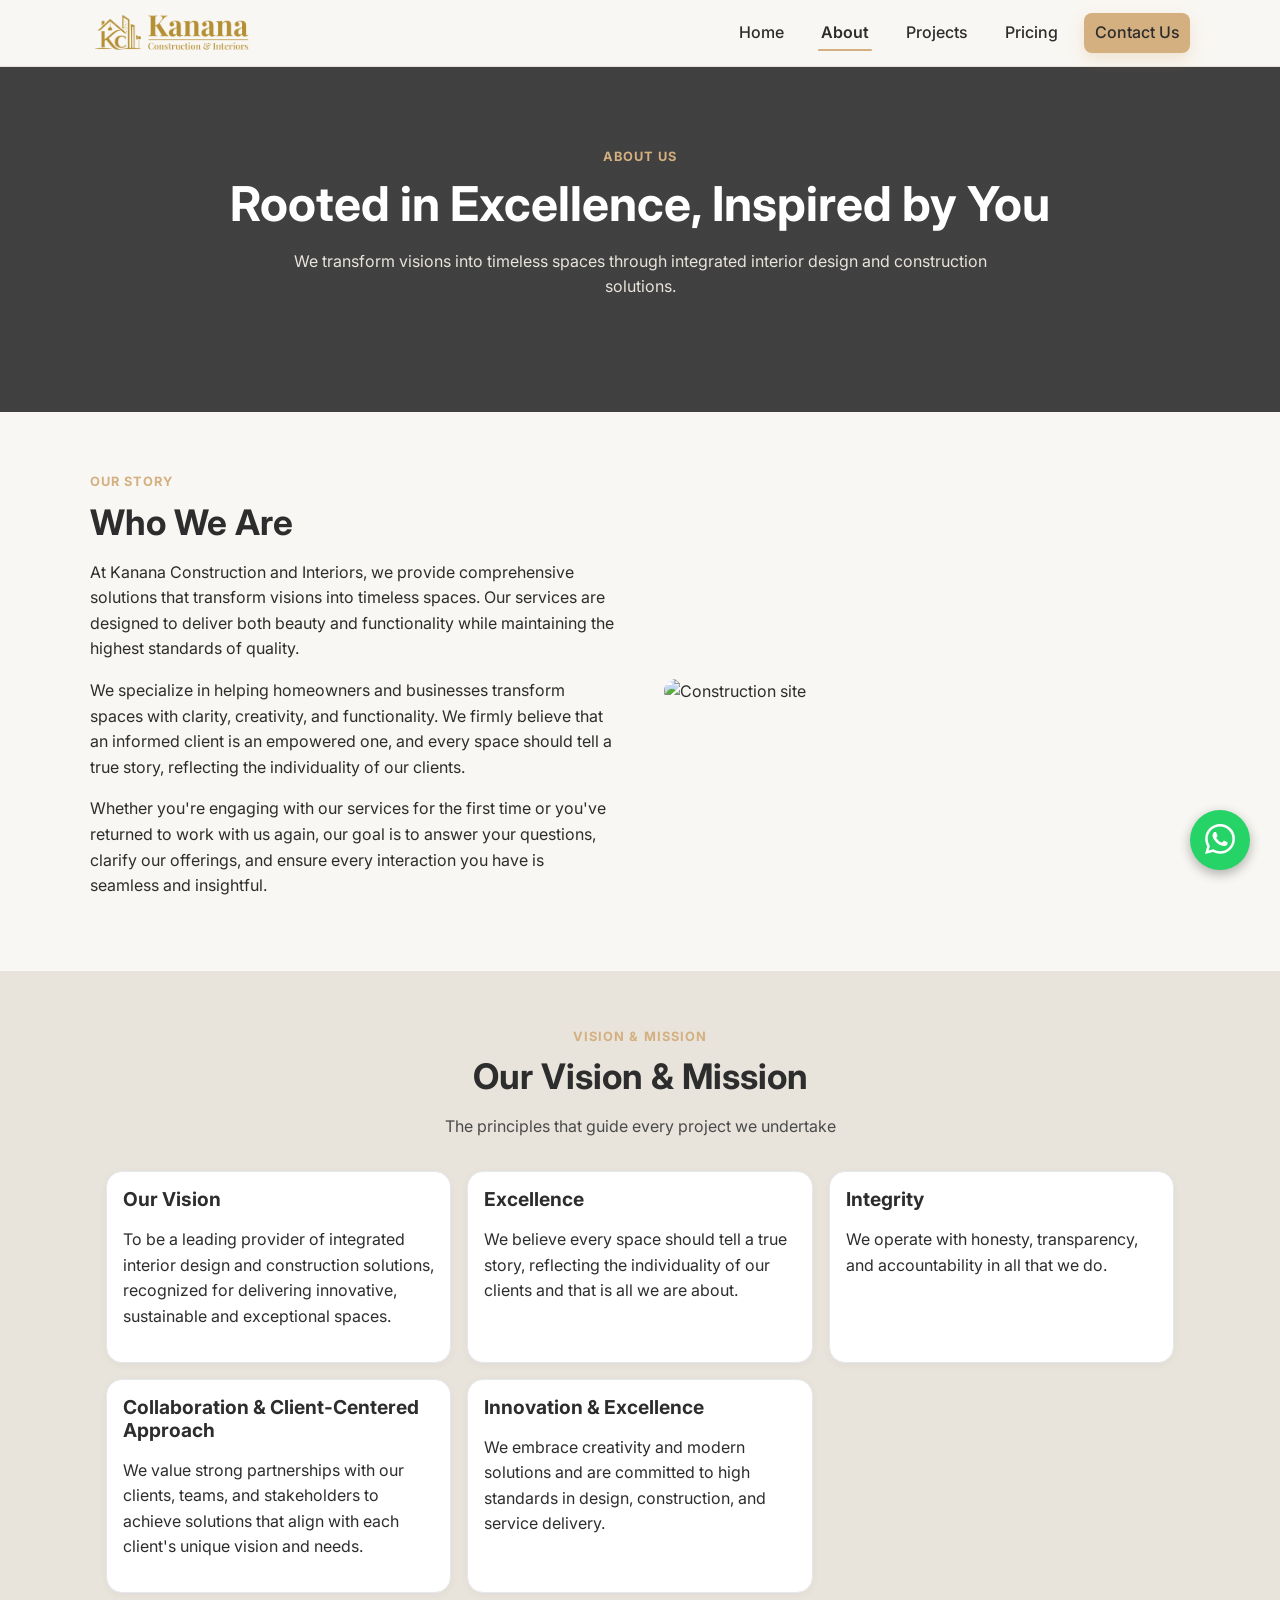
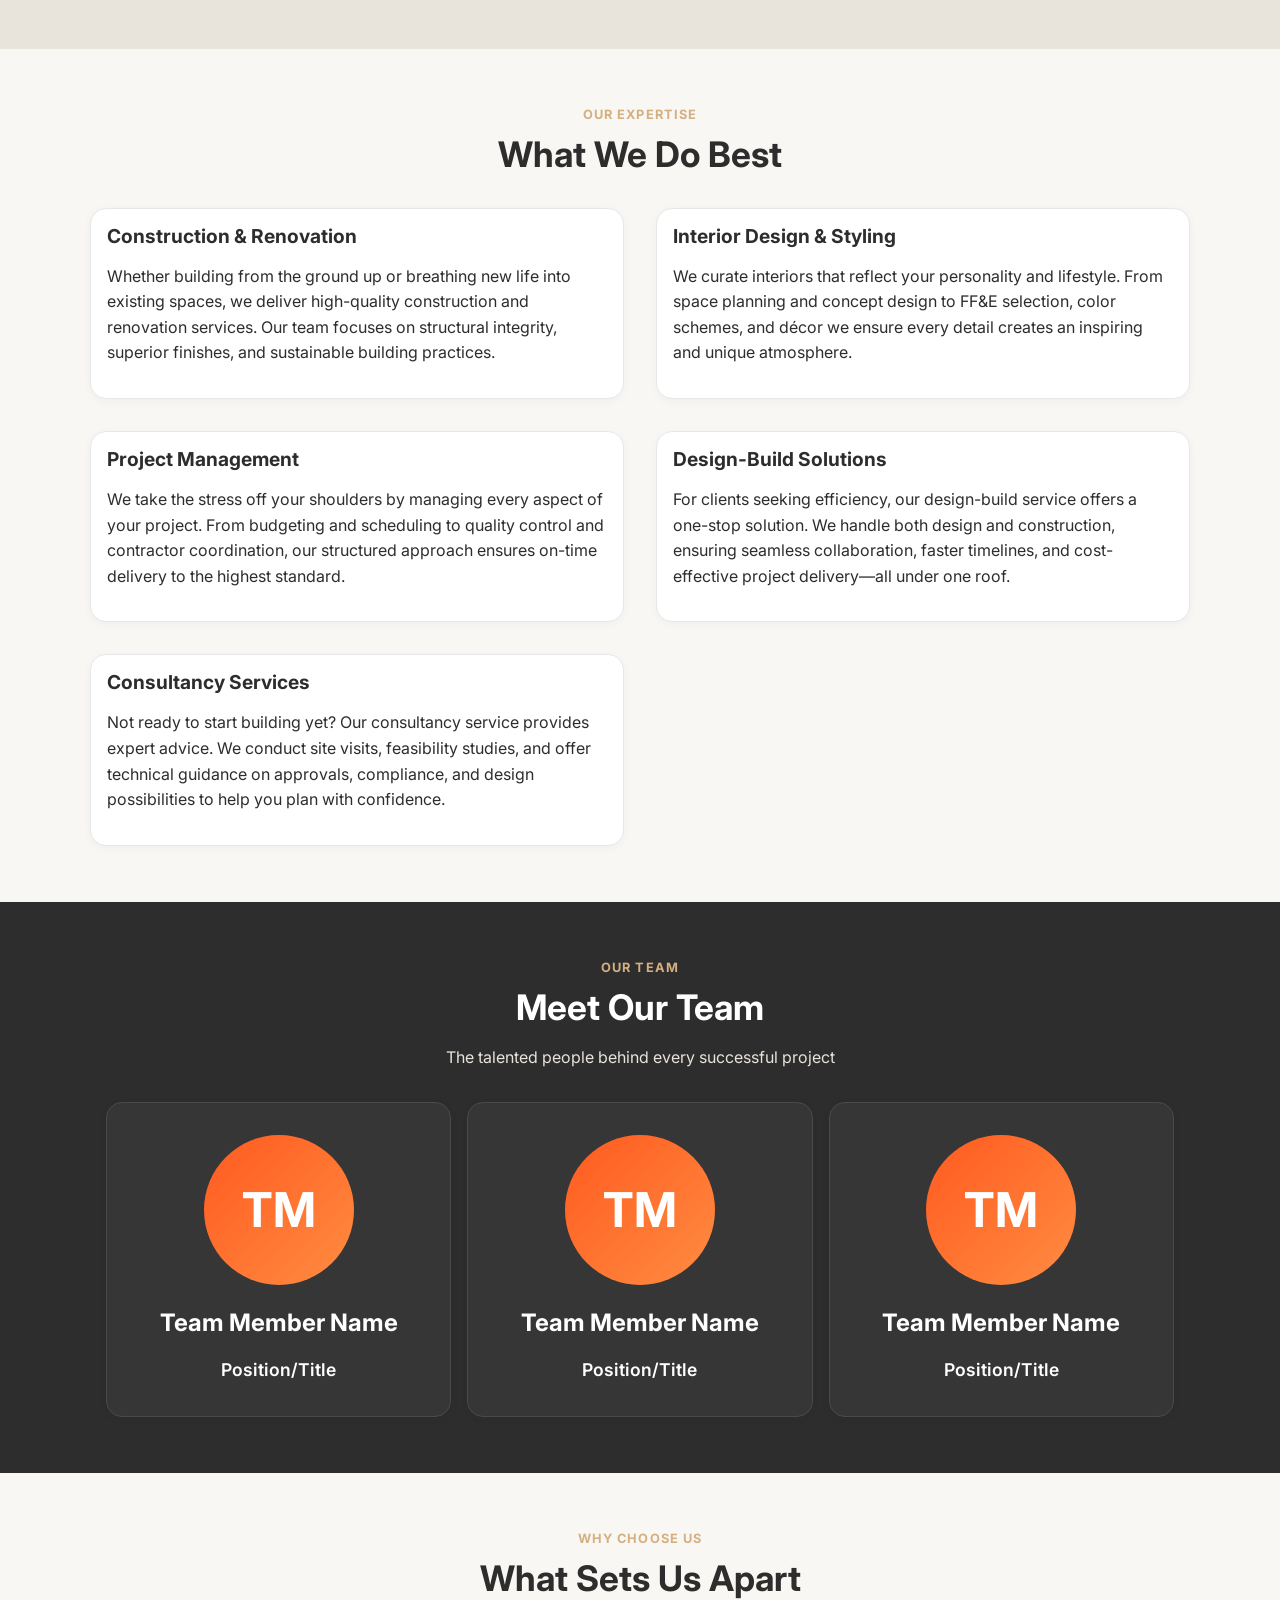
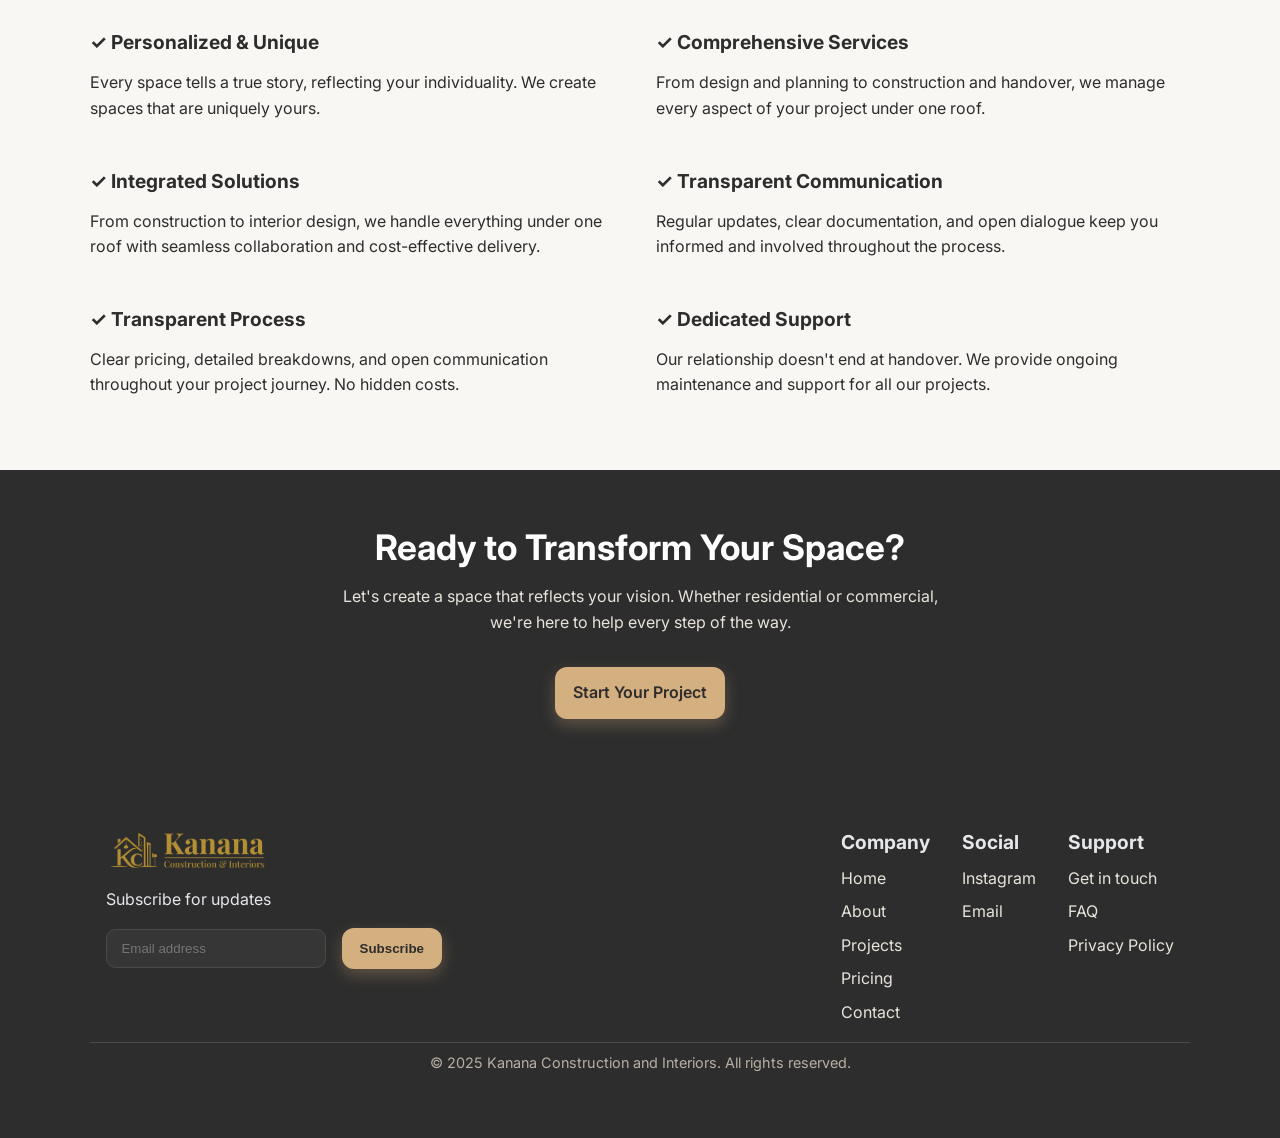
==== commit 6adc5fd3: "Changed logo" ====
--- a/about.html
+++ b/about.html
@@ -60,7 +60,7 @@
     <header>
       <div class="container nav">
         <a class="brand" href="index.html"
-          ><span class="dot"></span><span>Kanana</span></a
+          ><img src="images/kci logo.png" alt="Kanana Construction and Interiors" style="height: 40px; width: auto;" /></a
         >
         <nav class="links">
           <a href="index.html">Home</a>
@@ -475,7 +475,7 @@
       <div class="container grid">
         <div>
           <div class="brand">
-            <span class="dot"></span><span>Kanana</span>
+            <img src="images/kci logo.png" alt="Kanana Construction and Interiors" style="height: 40px; width: auto;" />
           </div>
           <p class="mt-4">Subscribe for updates</p>
           <form
